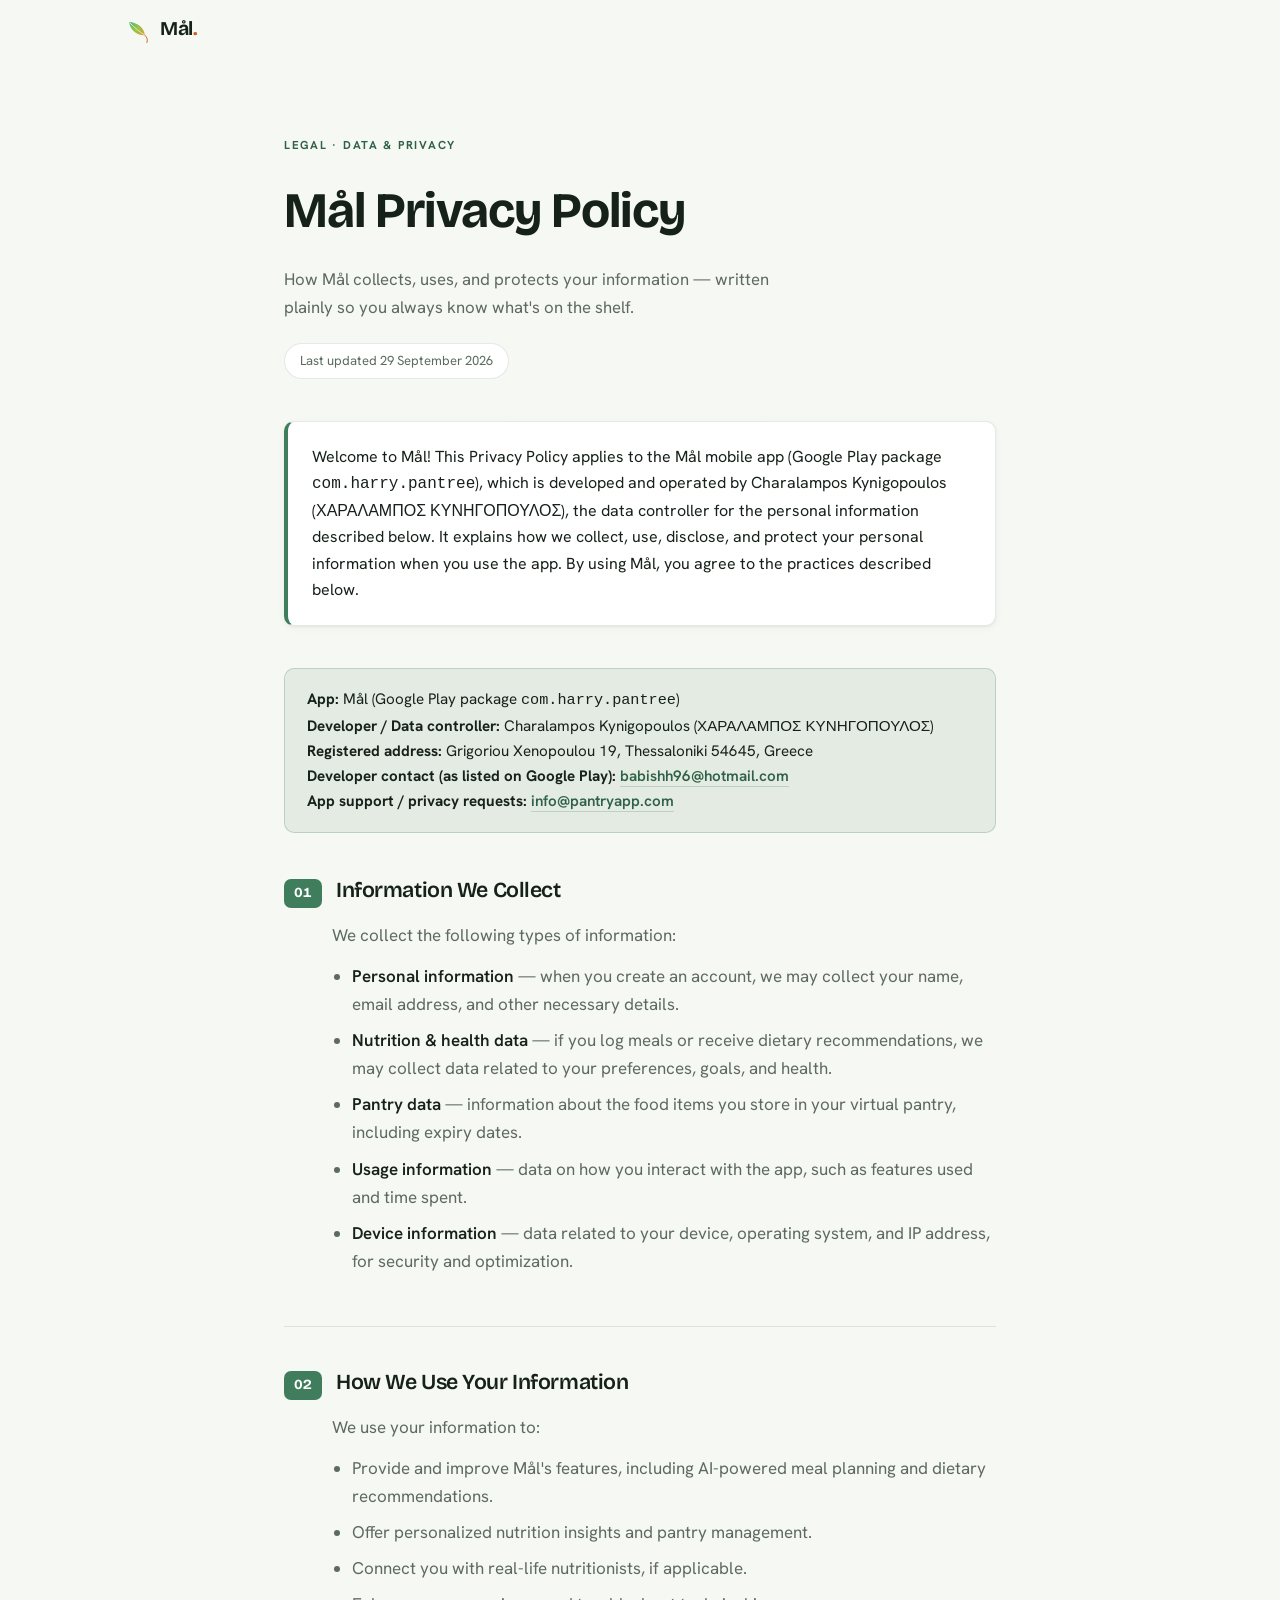
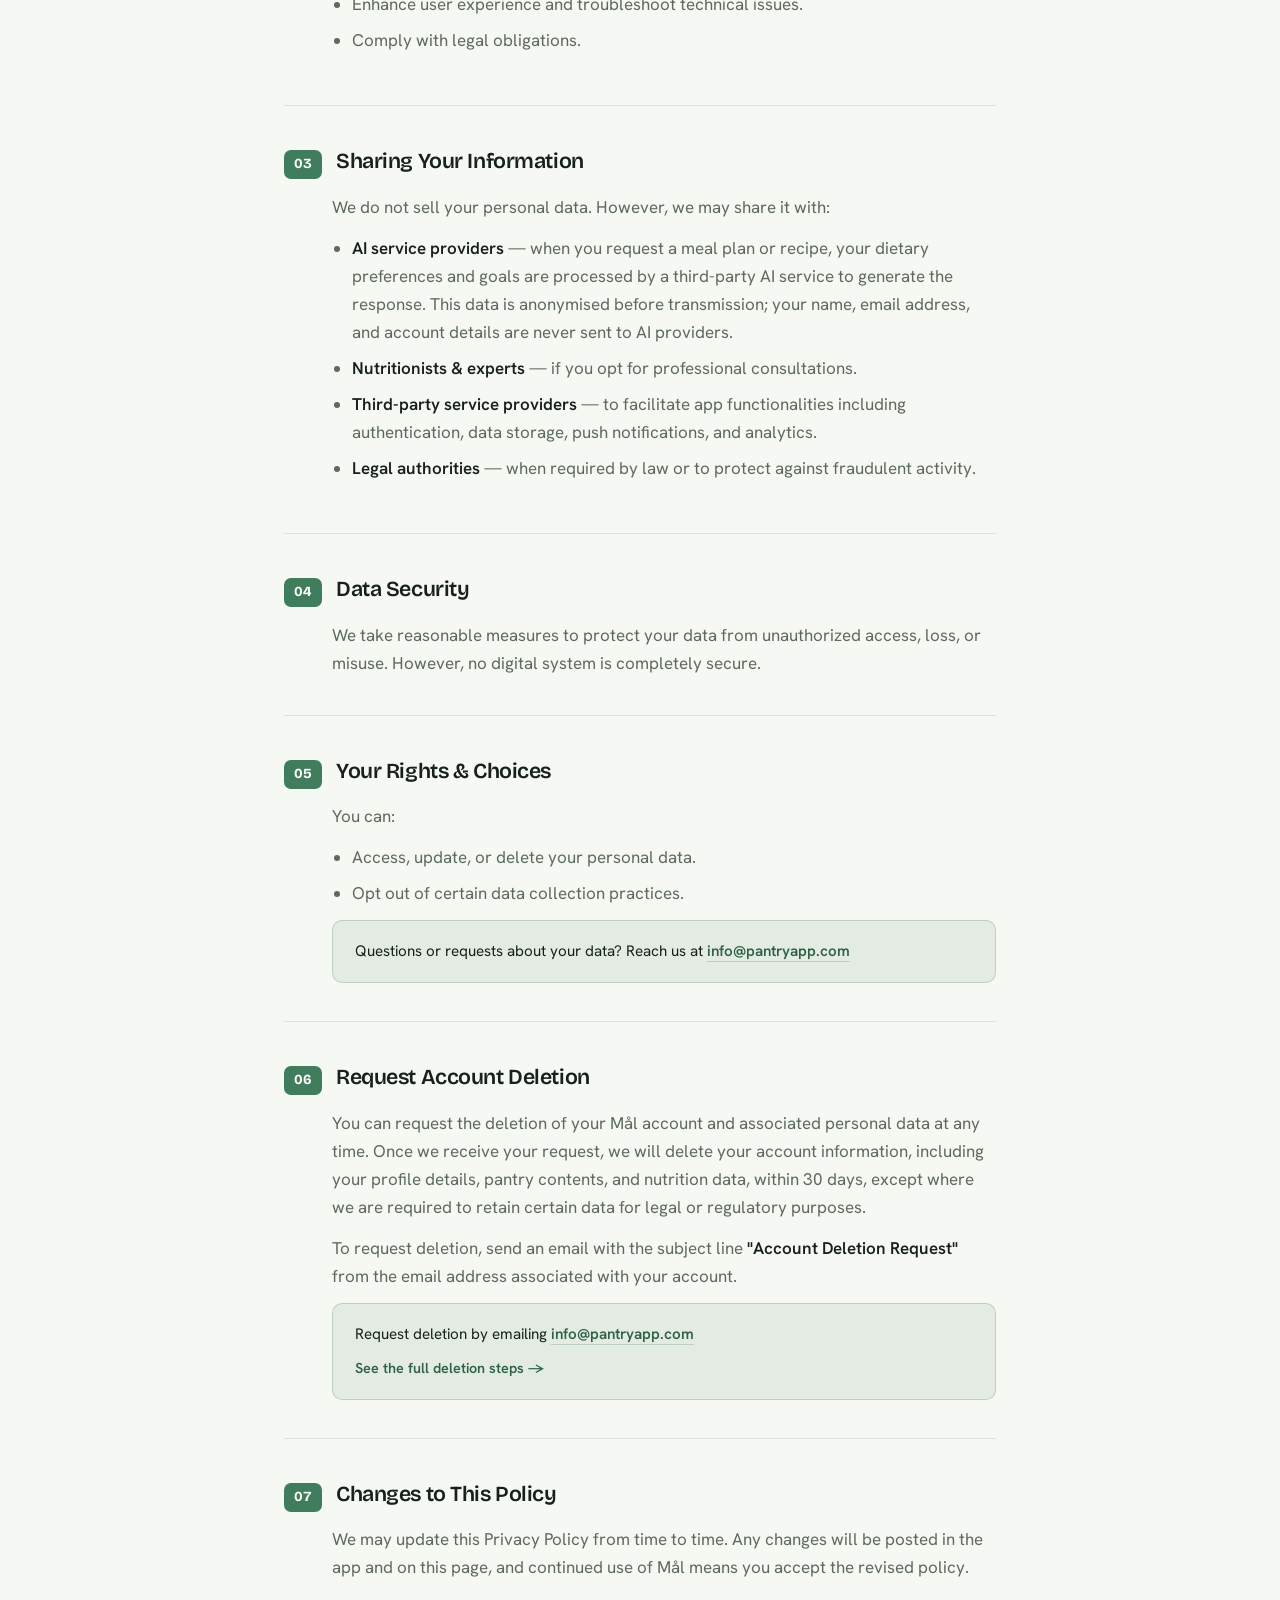
==== privacy/index.html @ 56b47e9e "Add static /privacy/ page so Google Play can read the policy Play's policy check fetched https://get" ====
<!DOCTYPE html>
<html lang="en">
<head>
<meta charset="UTF-8">
<meta name="viewport" content="width=device-width, initial-scale=1.0">
<title>Privacy Policy — Mål (ΧΑΡΑΛΑΜΠΟΣ ΚΥΝΗΓΟΠΟΥΛΟΣ)</title>
<meta name="description" content="Privacy Policy for the Mål app (Google Play package com.harry.pantree), developed by Charalampos Kynigopoulos (ΧΑΡΑΛΑΜΠΟΣ ΚΥΝΗΓΟΠΟΥΛΟΣ).">
<meta name="theme-color" content="#1F3D2B">
<link rel="canonical" href="https://getmaal.app/privacy/">

<link rel="icon" href="../assets/img/favicon.svg" type="image/svg+xml">
<link rel="apple-touch-icon" sizes="180x180" href="../assets/img/apple-touch-icon.png">

<link rel="preconnect" href="https://fonts.googleapis.com">
<link rel="preconnect" href="https://fonts.gstatic.com" crossorigin>
<link href="https://fonts.googleapis.com/css2?family=Bricolage+Grotesque:opsz,wght@12..96,500;12..96,600;12..96,700&family=Hanken+Grotesk:wght@400;500;600;700&display=swap" rel="stylesheet">

<link rel="stylesheet" href="../assets/css/styles.css?v=0.5.8">

<!-- Same saved-theme restore as the main site, so dark-mode users don't get a light flash. -->
<script>
  (function () {
    try {
      var t = localStorage.getItem('mal-theme');
      if (t === 'dark' || t === 'light') {
        document.documentElement.setAttribute('data-theme', t);
      }
    } catch (e) { /* storage blocked — fall through to the OS preference */ }
  })();
</script>
</head>
<body>

<!-- Standalone, fully static copy of the privacy policy. Google Play's policy
     check fetches the URL without running the single-page app, so the
     /#/privacy route (hidden until JS reads the hash) looked like the
     marketing homepage to it. Keep this page free of JS-dependent content
     and in sync with the privacy section in ../index.html. -->

<header class="topbar" id="topbar">
  <div class="topbar-inner">
    <a class="wordmark" href="/" aria-label="Mål — home">
      <span class="wordmark-leaf" aria-hidden="true">
        <svg viewBox="0 0 200 200" role="presentation">
          <defs>
            <linearGradient id="wm-grad" x1="0" y1="0" x2="1" y2="1">
              <stop offset="0%"   stop-color="#55B884"/>
              <stop offset="52%"  stop-color="#9AC540"/>
              <stop offset="100%" stop-color="#E0963B"/>
            </linearGradient>
          </defs>
          <path d="M38,44 C100,46 152,90 154,142 C96,146 44,104 38,44 Z" fill="url(#wm-grad)"/>
          <path d="M44,52 C82,90 120,120 150,139" fill="none" stroke="#EAF3EC" stroke-width="7" stroke-linecap="round" opacity=".85"/>
          <path d="M154,142 C173,159 177,180 169,197" fill="none" stroke="#C8612A" stroke-width="7" stroke-linecap="round"/>
        </svg>
      </span>
      <span class="wordmark-text">Mål<span class="wordmark-dot">.</span></span>
    </a>
  </div>
</header>

<main id="view-root">
<section aria-labelledby="privacy-h1">

  <div class="doc-hero">
    <p class="eyebrow">Legal · Data &amp; Privacy</p>
    <h1 class="doc-title" id="privacy-h1">Mål Privacy Policy</h1>
    <p class="doc-sub">How Mål collects, uses, and protects your information — written plainly so you always know what's on the shelf.</p>
    <span class="pill">Last updated 29 September 2026</span>
  </div>

  <div class="doc">

    <div class="intro-card">
      Welcome to Mål! This Privacy Policy applies to the Mål mobile app (Google Play package <code>com.harry.pantree</code>), which is developed and operated by Charalampos Kynigopoulos (ΧΑΡΑΛΑΜΠΟΣ ΚΥΝΗΓΟΠΟΥΛΟΣ), the data controller for the personal information described below. It explains how we collect, use, disclose, and protect your personal information when you use the app. By using Mål, you agree to the practices described below.
    </div>

    <div class="contact-card" style="margin-bottom: 40px">
      <strong>App:</strong> Mål (Google Play package <code>com.harry.pantree</code>)<br>
      <strong>Developer / Data controller:</strong> Charalampos Kynigopoulos (ΧΑΡΑΛΑΜΠΟΣ ΚΥΝΗΓΟΠΟΥΛΟΣ)<br>
      <strong>Registered address:</strong> Grigoriou Xenopoulou 19, Thessaloniki 54645, Greece<br>
      <strong>Developer contact (as listed on Google Play):</strong> <a href="mailto:babishh96@hotmail.com">babishh96@hotmail.com</a><br>
      <strong>App support / privacy requests:</strong> <a href="mailto:info@pantryapp.com">info@pantryapp.com</a>
    </div>

    <section class="jar">
      <div class="jar-label"><span class="jar-number">01</span><h2 class="jar-title">Information We Collect</h2></div>
      <div class="jar-body">
        <p>We collect the following types of information:</p>
        <ul>
          <li><strong>Personal information</strong> — when you create an account, we may collect your name, email address, and other necessary details.</li>
          <li><strong>Nutrition &amp; health data</strong> — if you log meals or receive dietary recommendations, we may collect data related to your preferences, goals, and health.</li>
          <li><strong>Pantry data</strong> — information about the food items you store in your virtual pantry, including expiry dates.</li>
          <li><strong>Usage information</strong> — data on how you interact with the app, such as features used and time spent.</li>
          <li><strong>Device information</strong> — data related to your device, operating system, and IP address, for security and optimization.</li>
        </ul>
      </div>
    </section>

    <section class="jar">
      <div class="jar-label"><span class="jar-number">02</span><h2 class="jar-title">How We Use Your Information</h2></div>
      <div class="jar-body">
        <p>We use your information to:</p>
        <ul>
          <li>Provide and improve Mål's features, including AI-powered meal planning and dietary recommendations.</li>
          <li>Offer personalized nutrition insights and pantry management.</li>
          <li>Connect you with real-life nutritionists, if applicable.</li>
          <li>Enhance user experience and troubleshoot technical issues.</li>
          <li>Comply with legal obligations.</li>
        </ul>
      </div>
    </section>

    <section class="jar">
      <div class="jar-label"><span class="jar-number">03</span><h2 class="jar-title">Sharing Your Information</h2></div>
      <div class="jar-body">
        <p>We do not sell your personal data. However, we may share it with:</p>
        <ul>
          <li><strong>AI service providers</strong> — when you request a meal plan or recipe, your dietary preferences and goals are processed by a third-party AI service to generate the response. This data is anonymised before transmission; your name, email address, and account details are never sent to AI providers.</li>
          <li><strong>Nutritionists &amp; experts</strong> — if you opt for professional consultations.</li>
          <li><strong>Third-party service providers</strong> — to facilitate app functionalities including authentication, data storage, push notifications, and analytics.</li>
          <li><strong>Legal authorities</strong> — when required by law or to protect against fraudulent activity.</li>
        </ul>
      </div>
    </section>

    <section class="jar">
      <div class="jar-label"><span class="jar-number">04</span><h2 class="jar-title">Data Security</h2></div>
      <div class="jar-body">
        <p>We take reasonable measures to protect your data from unauthorized access, loss, or misuse. However, no digital system is completely secure.</p>
      </div>
    </section>

    <section class="jar">
      <div class="jar-label"><span class="jar-number">05</span><h2 class="jar-title">Your Rights &amp; Choices</h2></div>
      <div class="jar-body">
        <p>You can:</p>
        <ul>
          <li>Access, update, or delete your personal data.</li>
          <li>Opt out of certain data collection practices.</li>
        </ul>
        <div class="contact-card">
          <span>Questions or requests about your data? Reach us at</span> <a href="mailto:info@pantryapp.com">info@pantryapp.com</a>
        </div>
      </div>
    </section>

    <section class="jar" id="delete-account">
      <div class="jar-label"><span class="jar-number">06</span><h2 class="jar-title">Request Account Deletion</h2></div>
      <div class="jar-body">
        <p>You can request the deletion of your Mål account and associated personal data at any time. Once we receive your request, we will delete your account information, including your profile details, pantry contents, and nutrition data, within 30 days, except where we are required to retain certain data for legal or regulatory purposes.</p>
        <p>To request deletion, send an email with the subject line <strong>"Account Deletion Request"</strong> from the email address associated with your account.</p>
        <div class="contact-card">
          <span>Request deletion by emailing</span> <a href="mailto:info@pantryapp.com?subject=Account%20Deletion%20Request">info@pantryapp.com</a>
          <a class="contact-more" href="/#/delete">See the full deletion steps →</a>
        </div>
      </div>
    </section>

    <section class="jar">
      <div class="jar-label"><span class="jar-number">07</span><h2 class="jar-title">Changes to This Policy</h2></div>
      <div class="jar-body">
        <p>We may update this Privacy Policy from time to time. Any changes will be posted in the app and on this page, and continued use of Mål means you accept the revised policy.</p>
      </div>
    </section>

  </div>
</section>
</main>

</body>
</html>
---- assets/css/styles.css ----
﻿/* ═══════════════════════════════════════════════════════════
   Mål — design system
   Palette sampled from the app's own leaf mark:
     teal #55B884 → lime #9AC540 → amber #E0963B
     forest ground #1F3D2B · terracotta stem #C8612A
   Solid accent #3F7D5C matches the in-app accent.
   ═══════════════════════════════════════════════════════════ */

/* ─── tokens : light (complete set on bare :root) ─── */
:root {
  --leaf-teal:   #55B884;
  --leaf-lime:   #9AC540;
  --leaf-amber:  #E0963B;
  --forest:      #1F3D2B;
  --terracotta:  #C8612A;

  --accent:      #3F7D5C;
  --accent-soft: rgba(63,125,92,.10);
  --accent-line: rgba(63,125,92,.24);
  --accent-ink:  #2F6146;

  /* neutrals biased toward the accent, not pure grey */
  --ground:      #F6F8F3;
  --ground-2:    #EFF3EA;
  --surface:     #FFFFFF;
  --surface-2:   #FAFCF8;
  --ink:         #16211A;
  --ink-soft:    #5C6A5F;
  --ink-faint:   #8B978D;
  --line:        rgba(22,33,26,.10);
  --line-soft:   rgba(22,33,26,.06);

  --shadow-sm: 0 1px 2px rgba(22,33,26,.05), 0 2px 8px rgba(22,33,26,.04);
  --shadow-md: 0 4px 12px rgba(22,33,26,.06), 0 12px 32px rgba(22,33,26,.06);
  --shadow-lg: 0 8px 24px rgba(22,33,26,.08), 0 28px 64px rgba(22,33,26,.10);

  --font-display: 'Bricolage Grotesque', 'Hanken Grotesk', system-ui, sans-serif;
  --font-body:    'Hanken Grotesk', -apple-system, BlinkMacSystemFont, 'Segoe UI', sans-serif;

  --wrap: 1080px;
  --doc:  760px;
  --r-sm: 10px;
  --r-md: 16px;
  --r-lg: 24px;
  --r-xl: 34px;

  --ease: cubic-bezier(.22,.68,.32,1);
}

/* ─── tokens : dark via OS (un-stamped default state) ─── */
@media (prefers-color-scheme: dark) {
  :root:not([data-theme="light"]) {
    --accent:      #5D9E7B;
    --accent-soft: rgba(127,190,156,.14);
    --accent-line: rgba(127,190,156,.28);
    --accent-ink:  #7FBE9C;

    --ground:      #0F150F;
    --ground-2:    #141C15;
    --surface:     #18211A;
    --surface-2:   #1E281F;
    --ink:         #EAF1E9;
    --ink-soft:    #A0AEA1;
    --ink-faint:   #79877B;
    --line:        rgba(234,241,233,.11);
    --line-soft:   rgba(234,241,233,.06);

    --shadow-sm: 0 1px 2px rgba(0,0,0,.34), 0 2px 8px rgba(0,0,0,.26);
    --shadow-md: 0 4px 12px rgba(0,0,0,.38), 0 12px 32px rgba(0,0,0,.30);
    --shadow-lg: 0 8px 24px rgba(0,0,0,.44), 0 28px 64px rgba(0,0,0,.38);
  }
}

/* ─── tokens : dark via explicit toggle ─── */
:root[data-theme="dark"] {
  --accent:      #5D9E7B;
  --accent-soft: rgba(127,190,156,.14);
  --accent-line: rgba(127,190,156,.28);
  --accent-ink:  #7FBE9C;

  --ground:      #0F150F;
  --ground-2:    #141C15;
  --surface:     #18211A;
  --surface-2:   #1E281F;
  --ink:         #EAF1E9;
  --ink-soft:    #A0AEA1;
  --ink-faint:   #79877B;
  --line:        rgba(234,241,233,.11);
  --line-soft:   rgba(234,241,233,.06);

  --shadow-sm: 0 1px 2px rgba(0,0,0,.34), 0 2px 8px rgba(0,0,0,.26);
  --shadow-md: 0 4px 12px rgba(0,0,0,.38), 0 12px 32px rgba(0,0,0,.30);
  --shadow-lg: 0 8px 24px rgba(0,0,0,.44), 0 28px 64px rgba(0,0,0,.38);
}

/* ═══════════════ base ═══════════════ */
* { box-sizing: border-box; }

html { scroll-behavior: smooth; -webkit-text-size-adjust: 100%; }

body {
  margin: 0;
  background: var(--ground);
  color: var(--ink);
  font-family: var(--font-body);
  font-size: 17px;
  line-height: 1.65;
  -webkit-font-smoothing: antialiased;
  -moz-osx-font-smoothing: grayscale;
  overflow-x: hidden;
}

/* Theme cross-fade is opt-in: `.theme-anim` is added to <html> after load,
   so switching themes glides but the initial paint never animates. */
.theme-anim body,
.theme-anim .topbar,
.theme-anim .card,
.theme-anim .note,
.theme-anim .step,
.theme-anim .goes-col,
.theme-anim .cta-card,
.theme-anim .intro-card,
.theme-anim .site-foot,
.theme-anim .phone-screen {
  transition: background-color .4s var(--ease), color .4s var(--ease),
              border-color .4s var(--ease);
}

h1, h2, h3 { font-family: var(--font-display); font-weight: 600; letter-spacing: -.02em; text-wrap: balance; }
p { text-wrap: pretty; }
img, svg { max-width: 100%; }

a { color: var(--accent); }

:focus-visible {
  outline: 2.5px solid var(--accent);
  outline-offset: 3px;
  border-radius: 4px;
}

.skip-link {
  position: absolute; left: -9999px; top: 8px; z-index: 200;
  background: var(--accent); color: #fff;
  padding: 10px 18px; border-radius: var(--r-sm);
  font-weight: 600; text-decoration: none;
}
.skip-link:focus { left: 16px; }

/* ═══════════════ top bar ═══════════════ */
.topbar {
  position: sticky; top: 0; z-index: 100;
  background: color-mix(in srgb, var(--ground) 82%, transparent);
  backdrop-filter: saturate(180%) blur(16px);
  -webkit-backdrop-filter: saturate(180%) blur(16px);
  border-bottom: 1px solid transparent;
  transition: border-color .3s var(--ease), background .3s var(--ease);
}
.topbar.is-stuck { border-bottom-color: var(--line); }

.topbar-inner {
  max-width: var(--wrap); margin: 0 auto;
  padding: 13px 24px;
  display: flex; align-items: center; gap: 20px;
}

/* wordmark */
.wordmark {
  display: inline-flex; align-items: center; gap: 9px;
  text-decoration: none; color: var(--ink);
  font-family: var(--font-display);
  font-weight: 700; font-size: 1.22rem; letter-spacing: -.02em;
  flex-shrink: 0;
}
.wordmark-leaf { width: 27px; height: 27px; display: block; }
.wordmark-leaf svg { width: 100%; height: 100%; display: block; transition: transform .5s var(--ease); }
.wordmark:hover .wordmark-leaf svg { transform: rotate(-12deg) scale(1.08); }
.wordmark-dot { color: var(--terracotta); }

/* tabs */
.tabs {
  position: relative;
  margin-left: auto;
  display: flex; align-items: center; gap: 2px;
  background: var(--ground-2);
  border: 1px solid var(--line-soft);
  border-radius: 999px;
  padding: 4px;
}
.tab {
  position: relative; z-index: 1;
  padding: 7px 16px;
  border-radius: 999px;
  font-size: .875rem; font-weight: 600;
  color: var(--ink-soft);
  text-decoration: none;
  white-space: nowrap;
  transition: color .28s var(--ease);
}
.tab:hover { color: var(--ink); }
.tab.is-active { color: var(--accent-ink); }

.tab-pill {
  position: absolute; z-index: 0;
  top: 4px; left: 4px; height: calc(100% - 8px);
  width: 0;
  background: var(--surface);
  border-radius: 999px;
  box-shadow: var(--shadow-sm);
  transition: transform .42s var(--ease), width .42s var(--ease);
}
.tab-pill.no-anim { transition: none; }

/* groups the language switcher and theme toggle so they always move
   and wrap together as a single unit, never splitting apart */
.topbar-controls {
  display: flex;
  flex-wrap: nowrap;
  align-items: center;
  gap: 10px;
  flex-shrink: 0;
}

/* theme toggle */
.theme-toggle {
  flex-shrink: 0;
  width: 38px; height: 38px;
  display: grid; place-items: center;
  border: 1px solid var(--line);
  background: var(--surface);
  border-radius: 50%;
  cursor: pointer;
  color: var(--ink-soft);
  transition: color .25s var(--ease), border-color .25s var(--ease), transform .25s var(--ease);
}
.theme-toggle:hover { color: var(--accent-ink); border-color: var(--accent-line); transform: rotate(18deg); }
.theme-toggle svg {
  width: 18px; height: 18px;
  fill: none; stroke: currentColor; stroke-width: 1.9; stroke-linecap: round;
}
.ico-moon { display: none; }
:root[data-theme="dark"] .ico-sun { display: none; }
:root[data-theme="dark"] .ico-moon { display: block; }
@media (prefers-color-scheme: dark) {
  :root:not([data-theme="light"]) .ico-sun  { display: none; }
  :root:not([data-theme="light"]) .ico-moon { display: block; }
  :root[data-theme="light"] .ico-sun  { display: block; }
  :root[data-theme="light"] .ico-moon { display: none; }
}

/* language switcher */
.lang-switch {
  position: relative;
  flex-shrink: 0;
}

.lang-toggle {
  display: flex; align-items: center; gap: 6px;
  height: 38px;
  padding: 0 12px 0 10px;
  border: 1px solid var(--line);
  background: var(--surface);
  border-radius: 999px;
  cursor: pointer;
  color: var(--ink-soft);
  font-family: var(--font-body);
  font-size: .8rem;
  font-weight: 600;
  letter-spacing: .01em;
  transition: color .25s var(--ease), border-color .25s var(--ease);
}
.lang-toggle:hover,
.lang-toggle[aria-expanded="true"] { color: var(--accent-ink); border-color: var(--accent-line); }

.lang-flag { font-size: 15px; line-height: 1; }
.lang-code { line-height: 1; }

.lang-menu {
  position: absolute;
  top: calc(100% + 8px);
  right: 0;
  z-index: 110;
  margin: 0;
  padding: 6px;
  min-width: 168px;
  list-style: none;
  background: var(--surface);
  border: 1px solid var(--line);
  border-radius: var(--r-md);
  box-shadow: var(--shadow-lg);
}
.lang-menu[hidden] { display: none; }

.lang-menu li {
  display: flex; align-items: center; gap: 10px;
  padding: 8px 10px;
  border-radius: var(--r-sm);
  font-size: .875rem; font-weight: 500;
  color: var(--ink);
  cursor: pointer;
  transition: background-color .18s var(--ease);
}
.lang-menu li span { font-size: 15px; line-height: 1; }
.lang-menu li:hover,
.lang-menu li:focus-visible { background: var(--ground-2); outline: none; }
.lang-menu li.is-active { color: var(--accent-ink); font-weight: 700; background: var(--accent-soft); }

@media (max-width: 760px) {
  .topbar-controls { margin-left: auto; }
  .lang-toggle { padding: 0 10px 0 8px; }
  .lang-code { display: none; }
}

/* ═══════════════ view transitions ═══════════════ */
#view-root { position: relative; }

.view { animation: view-in .5s var(--ease) both; }
.view[hidden] { display: none; }
.view.is-leaving { animation: view-out .26s var(--ease) both; }

@keyframes view-in  { from { opacity: 0; transform: translateY(14px); } to { opacity: 1; transform: none; } }
@keyframes view-out { from { opacity: 1; transform: none; } to { opacity: 0; transform: translateY(-10px); } }

/* ═══════════════ hero ═══════════════ */
.hero {
  max-width: var(--wrap); margin: 0 auto;
  padding: clamp(48px, 8vw, 92px) 24px clamp(40px, 6vw, 72px);
  display: grid;
  grid-template-columns: 1.05fr .95fr;
  align-items: center;
  gap: clamp(24px, 5vw, 64px);
}

.eyebrow {
  text-transform: uppercase;
  letter-spacing: .15em;
  font-size: .72rem; font-weight: 700;
  color: var(--accent-ink);
  margin: 0 0 16px;
}

.hero-title {
  font-size: clamp(2.5rem, 6.4vw, 4.35rem);
  line-height: 1.03;
  margin: 0 0 20px;
  font-weight: 700;
}
.hero-title em {
  font-style: normal;
  background: linear-gradient(105deg, var(--leaf-teal), var(--leaf-lime) 52%, var(--leaf-amber));
  -webkit-background-clip: text; background-clip: text;
  -webkit-text-fill-color: transparent; color: transparent;
}

.hero-sub {
  font-size: 1.1rem;
  color: var(--ink-soft);
  max-width: 46ch;
  margin: 0 0 30px;
}

.hero-actions { display: flex; flex-wrap: wrap; gap: 12px; }

/* buttons */
.btn {
  display: inline-flex; align-items: center; justify-content: center;
  height: 48px; padding: 0 24px;
  border-radius: var(--r-md);
  font-family: var(--font-body);
  font-size: .95rem; font-weight: 600;
  text-decoration: none;
  cursor: pointer;
  border: 1px solid transparent;
  transition: transform .18s var(--ease), background .22s var(--ease),
              border-color .22s var(--ease), box-shadow .22s var(--ease), color .22s var(--ease);
}
.btn:active { transform: scale(.975); }

.btn-primary {
  background: var(--accent); color: #fff;
  box-shadow: 0 2px 10px color-mix(in srgb, var(--accent) 34%, transparent);
}
.btn-primary:hover {
  background: var(--accent-ink);
  box-shadow: 0 6px 20px color-mix(in srgb, var(--accent) 40%, transparent);
}
:root[data-theme="dark"] .btn-primary { color: #0F150F; }
@media (prefers-color-scheme: dark) {
  :root:not([data-theme="light"]) .btn-primary { color: #0F150F; }
  :root[data-theme="light"] .btn-primary { color: #fff; }
}

.btn-ghost {
  background: var(--surface);
  color: var(--ink);
  border-color: var(--line);
}
.btn-ghost:hover { border-color: var(--accent-line); color: var(--accent-ink); background: var(--surface-2); }

/* locked / not-yet-available CTA — same muted treatment as .store-badge--ios */
.btn.is-locked {
  opacity: .55;
  pointer-events: none;
  cursor: default;
  box-shadow: none;
}
.btn.is-locked:hover,
.btn.is-locked:active { transform: none; box-shadow: none; }

/* ─── animated leaf ─── */
.hero-leaf { display: grid; place-items: center; }
.leafmark { width: min(100%, 380px); height: auto; overflow: visible; }

.leaf-halo { animation: halo 7s ease-in-out infinite; transform-origin: 120px 112px; }
@keyframes halo { 0%,100% { transform: scale(1); opacity: .85 } 50% { transform: scale(1.09); opacity: 1 } }

.leaf-body { animation: sway 8s ease-in-out infinite; transform-origin: 184px 172px; }
@keyframes sway { 0%,100% { transform: rotate(-2.2deg) } 50% { transform: rotate(2.2deg) } }

.leaf-blade {
  transform-origin: 184px 172px;
  animation: blade-in 1s var(--ease) both;
}
@keyframes blade-in { from { transform: scale(.55) rotate(-14deg); opacity: 0 } to { transform: none; opacity: 1 } }

/* Paths carry pathLength="1", so one dash rule draws every vein evenly
   no matter how long it actually is. */
.vein {
  fill: none;
  stroke: #EDF5EE;
  stroke-width: 4;
  stroke-linecap: round;
  opacity: .82;
  stroke-dasharray: 1;
  stroke-dashoffset: 1;
  animation: draw .9s var(--ease) var(--d, 0s) forwards;
}
.vein-main { stroke-width: 6.5; opacity: .92; }
@keyframes draw { to { stroke-dashoffset: 0 } }

.leaf-stem {
  fill: none; stroke: var(--terracotta); stroke-width: 6.5; stroke-linecap: round;
  stroke-dasharray: 1; stroke-dashoffset: 1;
  animation: draw .8s var(--ease) .55s forwards;
}
.leaf-dot { fill: var(--terracotta); opacity: 0; animation: pop .5s var(--ease) 1.28s forwards; }
@keyframes pop { from { opacity: 0; transform: scale(0) } to { opacity: 1; transform: scale(1) } }

/* hero load stagger */
[data-stagger] { animation: rise .72s var(--ease) both; }
[data-stagger="1"] { animation-delay: .04s }
[data-stagger="2"] { animation-delay: .12s }
[data-stagger="3"] { animation-delay: .20s }
[data-stagger="4"] { animation-delay: .28s }
[data-stagger="5"] { animation-delay: .16s }
@keyframes rise { from { opacity: 0; transform: translateY(18px) } to { opacity: 1; transform: none } }

/* ═══════════════ sections ═══════════════ */
.section {
  max-width: var(--wrap); margin: 0 auto;
  padding: clamp(44px, 7vw, 88px) 24px;
}

.sec-title {
  font-size: clamp(1.7rem, 3.4vw, 2.5rem);
  margin: 0 0 10px;
  text-align: center;
}
.sec-sub { text-align: center; color: var(--ink-soft); margin: 0 0 44px; }
.sec-title + .cards, .sec-title + .phones { margin-top: 44px; }

/* reveal on scroll */
.reveal { opacity: 0; transform: translateY(24px); transition: opacity .7s var(--ease), transform .7s var(--ease); }
.reveal.is-in { opacity: 1; transform: none; }

/* ─── feature cards ─── */
.cards {
  display: grid;
  grid-template-columns: repeat(auto-fit, minmax(250px, 1fr));
  gap: 18px;
}
.card {
  background: var(--surface);
  border: 1px solid var(--line);
  border-radius: var(--r-lg);
  padding: 30px 26px;
  box-shadow: var(--shadow-sm);
  transition: transform .35s var(--ease), box-shadow .35s var(--ease), border-color .35s var(--ease);
}
.card:hover { transform: translateY(-5px); box-shadow: var(--shadow-md); border-color: var(--accent-line); }
.card h3 { font-size: 1.16rem; margin: 0 0 9px; }
.card p { margin: 0; color: var(--ink-soft); font-size: .96rem; }

.card-ico {
  width: 48px; height: 48px;
  display: grid; place-items: center;
  border-radius: 14px;
  margin-bottom: 18px;
  background: var(--accent-soft);
  color: var(--accent-ink);
}
.card-ico svg { width: 25px; height: 25px; fill: none; stroke: currentColor; stroke-width: 1.85; stroke-linecap: round; stroke-linejoin: round; }
.card:nth-child(2) .card-ico { background: color-mix(in srgb, var(--leaf-lime) 15%, transparent); color: color-mix(in srgb, var(--leaf-lime) 78%, var(--ink)); }
.card:nth-child(3) .card-ico { background: color-mix(in srgb, var(--leaf-amber) 16%, transparent); color: color-mix(in srgb, var(--leaf-amber) 82%, var(--ink)); }

/* ═══════════════ phone mockups ═══════════════ */
.section-screens { position: relative; }
.phones {
  display: flex; justify-content: center; align-items: flex-start;
  gap: clamp(14px, 3vw, 34px);
  flex-wrap: wrap;
}

.phone {
  width: 236px;
  flex-shrink: 0;
  border-radius: 30px;
  padding: 9px;
  background: linear-gradient(160deg, #2C382E, #161D17);
  box-shadow: var(--shadow-lg);
  animation: float 7s ease-in-out infinite;
}
.phone-a { animation-delay: 0s;   }
.phone-b { animation-delay: -2.3s; margin-top: -18px; }
.phone-c { animation-delay: -4.6s; }
@keyframes float { 0%,100% { transform: translateY(0) } 50% { transform: translateY(-11px) } }

.phone-screen {
  --ph-bg:   var(--surface);
  --ph-card: var(--surface-2);
  --ph-ink:  var(--ink);
  --ph-soft: var(--ink-soft);
  --ph-line: var(--line);
  background: var(--ph-bg);
  color: var(--ph-ink);
  border-radius: 23px;
  padding: 15px 13px;
  height: 400px;
  overflow: hidden;
  font-size: 11px;
  line-height: 1.4;
  display: flex; flex-direction: column; gap: 10px;
}
/* the dark-screen phone keeps its own palette in both themes */
.phone.is-dark .phone-screen {
  --ph-bg:   #101510;
  --ph-card: #1B231C;
  --ph-ink:  #ECF2EB;
  --ph-soft: #93A294;
  --ph-line: rgba(255,255,255,.09);
}

.ph-greet { display: flex; align-items: center; gap: 8px; }
.ph-avatar {
  width: 26px; height: 26px; border-radius: 50%; flex-shrink: 0;
  background: linear-gradient(140deg, var(--leaf-teal), var(--leaf-amber));
}
.ph-hi { display: block; font-size: 9px; color: var(--ph-soft); }
.ph-greet strong { font-size: 12px; }

.ph-cal {
  background: color-mix(in srgb, var(--leaf-lime) 20%, var(--ph-card));
  border-radius: 14px; padding: 11px;
}
.phone.is-dark .ph-cal { background: color-mix(in srgb, var(--leaf-lime) 13%, #1B231C); }
.ph-cal-month { font-weight: 700; font-size: 12px; margin-bottom: 8px; font-family: var(--font-display); }
.ph-cal-days { display: flex; gap: 3px; justify-content: space-between; }
.ph-cal-days span {
  flex: 1; text-align: center; border-radius: 8px; padding: 4px 0 5px;
  display: flex; flex-direction: column; align-items: center; gap: 1px;
}
.ph-cal-days i { font-style: normal; font-size: 8px; color: var(--ph-soft); }
.ph-cal-days b { font-size: 11px; }
.ph-cal-days u { width: 4px; height: 4px; border-radius: 50%; background: var(--leaf-amber); }
.ph-cal-days .on { background: var(--ph-bg); box-shadow: var(--shadow-sm); }
.ph-cal-btns { display: flex; justify-content: space-between; margin-top: 9px; }
.ph-fab {
  width: 27px; height: 27px; border-radius: 9px;
  background: var(--accent); color: #fff;
  display: grid; place-items: center; font-size: 12px;
}

.ph-card {
  background: var(--ph-card);
  border: 1px solid var(--ph-line);
  border-radius: 14px; padding: 11px;
}
.ph-card-head { display: flex; align-items: baseline; gap: 6px; }
.ph-card-head strong { font-size: 13px; font-family: var(--font-display); }
.ph-card-head span { font-size: 8.5px; color: var(--ph-soft); }
.ph-cal-total { font-size: 17px; font-weight: 700; margin: 3px 0 8px; font-family: var(--font-display); font-variant-numeric: tabular-nums; }

.ph-spark { display: flex; align-items: flex-end; gap: 2.5px; height: 46px; }
.ph-spark i {
  flex: 1; border-radius: 2px 2px 0 0;
  background: linear-gradient(180deg, var(--leaf-lime), var(--accent));
  height: var(--h);
  transform-origin: bottom;
  transform: scaleY(0);
  transition: transform .6s var(--ease);
}
.is-in .ph-spark i, .phone.is-in .ph-spark i { transform: scaleY(1); }
.ph-spark i:nth-child(n)  { transition-delay: calc(var(--i,0) * 30ms); }

.ph-sheet-head { display: flex; align-items: center; justify-content: space-between; }
.ph-sheet-head strong { font-size: 14px; font-family: var(--font-display); }
.ph-ring {
  width: 26px; height: 26px; border-radius: 8px;
  display: grid; place-items: center; font-size: 9px; font-weight: 700;
  border: 2px solid var(--accent); color: var(--ph-ink);
}
.ph-x { width: 22px; height: 22px; border-radius: 50%; background: var(--accent-soft); color: var(--accent-ink); display: grid; place-items: center; font-size: 10px; }

.ph-meal-n { font-size: 9px; color: var(--ph-soft); }
.ph-meal {
  position: relative;
  background: var(--ph-card);
  border: 1px solid var(--ph-line);
  border-radius: 13px; padding: 10px;
}
.ph-kcal { font-size: 16px; font-weight: 700; text-align: right; font-family: var(--font-display); }
.ph-meal-name { font-size: 10.5px; margin-bottom: 5px; }
.ph-chips { display: flex; gap: 4px; flex-wrap: wrap; margin-bottom: 5px; }
.ph-chips em {
  font-style: normal; font-size: 8px; font-weight: 600;
  padding: 2.5px 6px; border-radius: 999px;
}
.ph-chips .p { background: color-mix(in srgb, var(--leaf-teal) 22%, transparent);  color: var(--leaf-teal); }
.ph-chips .c { background: color-mix(in srgb, #5B9BD5 22%, transparent);           color: #79B0E0; }
.ph-chips .f { background: color-mix(in srgb, var(--leaf-amber) 22%, transparent); color: var(--leaf-amber); }
.ph-meal p { margin: 0; font-size: 9px; color: var(--ph-soft); }
.ph-tick {
  position: absolute; top: -6px; right: -6px;
  width: 18px; height: 18px; border-radius: 50%;
  background: var(--leaf-lime); color: #14200F;
  display: grid; place-items: center; font-size: 10px; font-weight: 700;
}

.ph-tiles { display: grid; grid-template-columns: 1fr 1fr; gap: 7px; }
.ph-tile {
  border-radius: 12px; padding: 9px;
  display: flex; flex-direction: column; align-items: center; gap: 1px;
}
.ph-tile span { font-size: 8px; color: var(--ph-soft); }
.ph-tile b { font-size: 19px; font-weight: 700; font-family: var(--font-display); font-variant-numeric: tabular-nums; }
.ph-tile i { font-style: normal; font-size: 8px; color: var(--ph-soft); }
.ph-tile.warm { background: color-mix(in srgb, var(--leaf-amber) 13%, var(--ph-card)); }
.ph-tile.warm b { color: var(--leaf-amber); }
.ph-tile.cool { background: color-mix(in srgb, var(--leaf-teal) 13%, var(--ph-card)); }
.ph-tile.cool b { color: color-mix(in srgb, var(--leaf-teal) 90%, var(--ph-ink)); }

.ph-gp-title { font-size: 12px; font-family: var(--font-display); display: block; margin-bottom: 7px; }
.ph-bar { display: grid; grid-template-columns: 1fr auto; gap: 2px 6px; margin-bottom: 7px; font-size: 9px; }
.ph-bar span { color: var(--ph-ink); }
.ph-bar b { font-size: 9px; }
.ph-bar u {
  grid-column: 1 / -1;
  height: 5px; border-radius: 999px;
  background: var(--ph-line);
  position: relative; overflow: hidden;
}
.ph-bar u::after {
  content: ''; position: absolute; inset: 0 auto 0 0;
  width: var(--w); border-radius: 999px;
  transform: scaleX(0); transform-origin: left;
  transition: transform .9s var(--ease) .15s;
}
.ph-bar u.warm::after { background: var(--leaf-amber); }
.ph-bar u.cool::after { background: var(--leaf-teal); }
.phone.is-in .ph-bar u::after { transform: scaleX(1); }

/* ═══════════════ note / cta ═══════════════ */
.note {
  background: var(--surface);
  border: 1px solid var(--line);
  border-radius: var(--r-xl);
  padding: clamp(32px, 5vw, 54px);
  text-align: center;
  box-shadow: var(--shadow-sm);
  position: relative; overflow: hidden;
}
.note::before {
  content: ''; position: absolute; inset: 0 0 auto 0; height: 4px;
  background: linear-gradient(90deg, var(--leaf-teal), var(--leaf-lime) 52%, var(--leaf-amber));
}
.note h2 { font-size: clamp(1.5rem, 3vw, 2.1rem); margin: 0 0 12px; }
.note p { color: var(--ink-soft); max-width: 56ch; margin: 0 auto 26px; }
.note-actions { display: flex; gap: 12px; justify-content: center; flex-wrap: wrap; }

/* ═══════════════ doc pages ═══════════════ */
.doc-hero {
  max-width: var(--doc); margin: 0 auto;
  padding: clamp(48px, 7vw, 76px) 24px 26px;
}
.doc-title {
  font-size: clamp(2.1rem, 5vw, 3.1rem);
  margin: 0 0 14px;
  font-weight: 700;
}
.doc-sub { color: var(--ink-soft); font-size: 1.05rem; max-width: 56ch; margin: 0; }

.pill {
  display: inline-block; margin-top: 22px;
  padding: 6px 15px;
  background: var(--surface); border: 1px solid var(--line);
  border-radius: 999px; font-size: .82rem; color: var(--ink-soft);
}

.doc { max-width: var(--doc); margin: 0 auto; padding: 16px 24px 90px; }

.intro-card {
  background: var(--surface);
  border: 1px solid var(--line);
  border-left: 4px solid var(--accent);
  border-radius: var(--r-sm);
  padding: 22px 24px;
  margin-bottom: 42px;
  font-size: 1rem;
  box-shadow: var(--shadow-sm);
}

.jar { margin-bottom: 38px; padding-bottom: 38px; border-bottom: 1px solid var(--line); }
.jar:last-of-type { border-bottom: none; }

.jar-label { display: flex; align-items: baseline; gap: 14px; margin-bottom: 13px; }
.jar-number {
  font-family: var(--font-display);
  font-size: .87rem; font-weight: 700;
  color: #fff; background: var(--accent);
  border-radius: 7px; padding: 3px 10px;
  flex-shrink: 0;
  font-variant-numeric: tabular-nums;
}
:root[data-theme="dark"] .jar-number { color: #0F150F; }
@media (prefers-color-scheme: dark) {
  :root:not([data-theme="light"]) .jar-number { color: #0F150F; }
  :root[data-theme="light"] .jar-number { color: #fff; }
}
.jar-title { font-size: 1.34rem; margin: 0; }

.jar-body { padding-left: 48px; color: var(--ink-soft); }
.jar-body p { margin: 0 0 13px; }
.jar-body p:last-child { margin-bottom: 0; }
.jar-body strong { color: var(--ink); font-weight: 600; }
.jar-body ul { margin: 0 0 13px; padding-left: 20px; }
.jar-body li { margin-bottom: 8px; }

.contact-card {
  margin-top: 10px;
  background: var(--accent-soft);
  border: 1px solid var(--accent-line);
  border-radius: var(--r-sm);
  padding: 18px 22px;
  font-size: .95rem;
  color: var(--ink);
}
.contact-card a {
  color: var(--accent-ink); font-weight: 600; text-decoration: none;
  border-bottom: 1.5px solid var(--accent-line);
}
.contact-card a:hover { border-bottom-color: var(--accent-ink); }
.contact-more { display: block; margin-top: 10px; border-bottom: none !important; font-size: .9rem; }

/* ═══════════════ delete page ═══════════════ */
.steps { list-style: none; margin: 0 0 34px; padding: 0; display: grid; gap: 14px; }
.step {
  display: flex; gap: 16px; align-items: flex-start;
  background: var(--surface);
  border: 1px solid var(--line);
  border-radius: var(--r-md);
  padding: 20px 22px;
  box-shadow: var(--shadow-sm);
}
.step-n {
  flex-shrink: 0;
  width: 30px; height: 30px; border-radius: 9px;
  background: var(--accent); color: #fff;
  display: grid; place-items: center;
  font-family: var(--font-display); font-weight: 700; font-size: .92rem;
}
:root[data-theme="dark"] .step-n { color: #0F150F; }
@media (prefers-color-scheme: dark) {
  :root:not([data-theme="light"]) .step-n { color: #0F150F; }
  :root[data-theme="light"] .step-n { color: #fff; }
}
.step h3 { font-size: 1.05rem; margin: 2px 0 5px; }
.step p { margin: 0; color: var(--ink-soft); font-size: .95rem; }

.cta-card {
  display: flex; align-items: center; justify-content: space-between;
  gap: 20px; flex-wrap: wrap;
  background: var(--surface);
  border: 1px solid var(--accent-line);
  border-radius: var(--r-lg);
  padding: 26px 28px;
  margin-bottom: 38px;
  box-shadow: var(--shadow-sm);
}
.cta-card strong { font-family: var(--font-display); font-size: 1.15rem; display: block; }
.cta-card p { margin: 4px 0 0; color: var(--ink-soft); font-size: .93rem; }

.what-goes { display: grid; grid-template-columns: 1fr 1fr; gap: 16px; margin-bottom: 30px; }
.goes-col {
  background: var(--surface); border: 1px solid var(--line);
  border-radius: var(--r-md); padding: 22px 24px;
}
.goes-col h3 { font-size: 1rem; margin: 0 0 12px; display: flex; align-items: center; gap: 9px; }
.goes-ico {
  width: 22px; height: 22px; border-radius: 7px;
  display: grid; place-items: center; font-size: .74rem; font-weight: 700;
  font-family: var(--font-body);
}
.goes-ico.del  { background: color-mix(in srgb, #C1443A 16%, transparent); color: #C1443A; }
.goes-ico.keep { background: color-mix(in srgb, var(--leaf-amber) 20%, transparent); color: var(--leaf-amber); }
.goes-col ul { margin: 0; padding-left: 19px; color: var(--ink-soft); font-size: .95rem; }
.goes-col li { margin-bottom: 6px; }
.goes-note { margin: 12px 0 0; font-size: .88rem; color: var(--ink-faint); }

.doc-foot-link { text-align: center; color: var(--ink-soft); font-size: .95rem; }
.doc-foot-link a { color: var(--accent-ink); font-weight: 600; }

/* ═══════════════ footer ═══════════════ */
.site-foot { border-top: 1px solid var(--line); background: var(--ground-2); }
.foot-inner {
  max-width: var(--wrap); margin: 0 auto;
  padding: 32px 24px 40px;
  display: flex; align-items: center; justify-content: space-between;
  gap: 18px; flex-wrap: wrap;
}
.foot-mark { font-family: var(--font-display); font-weight: 700; font-size: 1.1rem; }
.foot-nav { display: flex; gap: 20px; flex-wrap: wrap; }
.foot-nav a { color: var(--ink-soft); text-decoration: none; font-size: .92rem; font-weight: 500; }
.foot-nav a:hover { color: var(--accent-ink); }
.foot-copy { color: var(--ink-faint); font-size: .84rem; }

/* ═══════════════ responsive ═══════════════ */
@media (max-width: 900px) {
  .hero { grid-template-columns: 1fr; text-align: center; padding-top: 44px; }
  .hero-sub { margin-inline: auto; }
  .hero-actions { justify-content: center; }
  .hero-leaf { order: -1; }
  .leafmark { width: min(70%, 250px); }
  .what-goes { grid-template-columns: 1fr; }
}

@media (max-width: 760px) {
  body { font-size: 16px; }
  .topbar-inner { flex-wrap: wrap; padding: 11px 18px; gap: 12px; }
  .tabs { order: 3; width: 100%; margin-left: 0; justify-content: space-between; }
  .tab { flex: 1; text-align: center; padding: 8px 10px; font-size: .8rem; }
  .jar-body { padding-left: 0; margin-top: 8px; }
  .jar-label { flex-wrap: wrap; }
  .foot-inner { flex-direction: column; text-align: center; }
  .cta-card { flex-direction: column; align-items: stretch; text-align: center; }
  .cta-card .btn { width: 100%; }
}

@media (max-width: 430px) {
  .doc-hero, .doc, .section, .hero { padding-left: 18px; padding-right: 18px; }
  .phone { width: 210px; }
}

/* ═══════════════ store badges ═══════════════ */
.store-badges {
  display: flex; gap: 10px; flex-wrap: wrap;
  margin-top: 18px;
}
.store-badge {
  display: inline-flex; align-items: center; gap: 11px;
  padding: 10px 18px;
  background: var(--ink); color: var(--ground);
  border-radius: var(--r-sm);
  text-decoration: none;
  transition: transform .2s var(--ease), background .22s var(--ease), box-shadow .22s var(--ease);
}
.store-badge:hover { transform: translateY(-3px); background: var(--accent); color: #fff; box-shadow: 0 6px 20px color-mix(in srgb, var(--accent) 38%, transparent); }
.store-badge svg { width: 20px; height: 20px; flex-shrink: 0; fill: currentColor; }
.badge-copy { display: flex; flex-direction: column; line-height: 1.15; }
.badge-label { font-size: .65rem; font-weight: 500; opacity: .75; text-transform: uppercase; letter-spacing: .06em; }
.badge-name { font-size: .93rem; font-weight: 700; font-family: var(--font-display); }
.store-badge--ios { opacity: .55; pointer-events: none; cursor: default; }
.store-badge--ios:hover { transform: none; background: var(--ink); color: var(--ground); box-shadow: none; }

/* stagger slot for store badges row */
[data-stagger="6"] { animation: rise .72s var(--ease) .36s both; }

/* ═══════════════ features grid (borderless) ═══════════════ */
.features-grid {
  display: grid;
  grid-template-columns: repeat(auto-fit, minmax(260px, 1fr));
  gap: 28px 36px;
  margin-top: 44px;
}
.feat { display: flex; flex-direction: column; gap: 13px; }
.feat-ico {
  width: 46px; height: 46px;
  display: grid; place-items: center;
  border-radius: 13px;
  background: var(--accent-soft);
  color: var(--accent-ink);
  flex-shrink: 0;
}
.feat-ico svg { width: 24px; height: 24px; fill: none; stroke: currentColor; stroke-width: 1.85; stroke-linecap: round; stroke-linejoin: round; }
.feat:nth-child(2) .feat-ico { background: color-mix(in srgb, var(--leaf-lime) 15%, transparent); color: color-mix(in srgb, var(--leaf-lime) 78%, var(--ink)); }
.feat:nth-child(3) .feat-ico { background: color-mix(in srgb, var(--leaf-amber) 16%, transparent); color: color-mix(in srgb, var(--leaf-amber) 80%, var(--ink)); }
.feat h3 { font-size: 1.1rem; margin: 0; }
.feat p { margin: 0; color: var(--ink-soft); font-size: .95rem; }

/* ═══════════════ personalization strip ═══════════════ */
.personalize { text-align: center; }
.pill-group { margin-bottom: 26px; }
.pill-group-label {
  font-size: .76rem; font-weight: 700; letter-spacing: .13em;
  text-transform: uppercase; color: var(--ink-faint);
  margin: 0 0 12px;
}
.pill-strip {
  display: flex; gap: 8px; flex-wrap: wrap; justify-content: center;
}
.diet-pill {
  display: inline-flex; align-items: center; gap: 5px;
  height: 34px; padding: 0 14px;
  background: var(--surface);
  border: 1px solid var(--line);
  border-radius: 999px;
  font-size: .875rem; font-weight: 500;
  color: var(--ink-soft);
  white-space: nowrap;
  transition: border-color .2s var(--ease), color .2s var(--ease), background .2s var(--ease);
}
.diet-pill:hover { border-color: var(--accent-line); color: var(--accent-ink); background: var(--accent-soft); }

/* ═══════════════ plan comparison ═══════════════ */
.plan-compare {
  display: grid;
  grid-template-columns: 1fr 1fr;
  gap: 16px;
  margin-top: 44px;
}
.plan-card {
  background: var(--surface);
  border: 1px solid var(--line);
  border-radius: var(--r-lg);
  padding: 30px 28px;
  box-shadow: var(--shadow-sm);
}
.plan-card.is-premium {
  border-color: var(--accent-line);
  background: color-mix(in srgb, var(--accent) 4%, var(--surface));
  position: relative; overflow: hidden;
}
.plan-card.is-premium::before {
  content: ''; position: absolute; inset: 0 0 auto 0; height: 3px;
  background: linear-gradient(90deg, var(--leaf-teal), var(--leaf-lime) 52%, var(--leaf-amber));
}
.plan-badge {
  display: inline-flex; align-items: center;
  height: 22px; padding: 0 10px;
  background: var(--accent); color: #fff;
  border-radius: 999px; font-size: .7rem; font-weight: 700;
  text-transform: uppercase; letter-spacing: .07em;
  margin-bottom: 12px;
}
:root[data-theme="dark"] .plan-badge { color: #0F150F; }
@media (prefers-color-scheme: dark) {
  :root:not([data-theme="light"]) .plan-badge { color: #0F150F; }
  :root[data-theme="light"] .plan-badge { color: #fff; }
}
.plan-name { font-size: 1.5rem; font-weight: 700; font-family: var(--font-display); margin: 0 0 5px; }
.plan-tagline { font-size: .93rem; color: var(--ink-soft); margin: 0 0 22px; }
.plan-list { list-style: none; margin: 0; padding: 0; display: grid; gap: 10px; }
.plan-list li {
  display: flex; align-items: flex-start; gap: 10px;
  font-size: .94rem; color: var(--ink-soft);
}
.plan-list li::before { content: '✓'; color: var(--accent); font-weight: 700; flex-shrink: 0; margin-top: 1px; }
.plan-list li.muted::before { content: '—'; color: var(--ink-faint); }
.plan-list li.muted { color: var(--ink-faint); }
.plan-note { text-align: center; color: var(--ink-faint); font-size: .88rem; margin: 18px 0 0; }

@media (max-width: 640px) {
  .plan-compare { grid-template-columns: 1fr; }
}

/* ─── theme-anim additions ─── */
.theme-anim .plan-card,
.theme-anim .diet-pill {
  transition: background-color .4s var(--ease), color .4s var(--ease), border-color .4s var(--ease);
}

/* ─── 4-tab mobile fix ─── */
@media (max-width: 760px) {
  .tab { font-size: .75rem; padding: 7px 7px; }
}

/* ═══════════════ reduced motion ═══════════════ */
@media (prefers-reduced-motion: reduce) {
  html { scroll-behavior: auto; }
  *, *::before, *::after {
    animation-duration: .001ms !important;
    animation-iteration-count: 1 !important;
    transition-duration: .001ms !important;
  }
  .reveal { opacity: 1; transform: none; }
  .vein, .leaf-stem { stroke-dashoffset: 0; }
  .leaf-dot { opacity: 1; }
  .ph-spark i { transform: scaleY(1); }
  .ph-bar u::after { transform: scaleX(1); }
}

/* ═══════════════ release notes ═══════════════ */
.rn-release { margin-bottom: 64px; }
.rn-release:last-child { margin-bottom: 0; }

.rn-release-head { margin-bottom: 28px; padding-bottom: 24px; border-bottom: 1px solid var(--line); }

.rn-stamp { display: flex; align-items: center; gap: 10px; margin-bottom: 12px; }

.rn-date {
  font-size: .82rem; font-weight: 600;
  color: var(--ink-faint); letter-spacing: .04em;
}

.rn-badge {
  display: inline-flex; align-items: center;
  height: 20px; padding: 0 9px;
  background: var(--accent-soft);
  color: var(--accent-ink);
  border: 1px solid var(--accent-line);
  border-radius: 999px;
  font-size: .69rem; font-weight: 700;
  text-transform: uppercase; letter-spacing: .07em;
}

.rn-headline {
  font-size: clamp(1.45rem, 2.6vw, 2rem);
  margin: 0 0 8px;
  font-weight: 700;
  font-family: var(--font-display);
}

.rn-blurb {
  color: var(--ink-soft);
  margin: 0;
  font-size: .97rem;
}

.rn-items { display: flex; flex-direction: column; }

.rn-item {
  display: grid;
  grid-template-columns: 38px 1fr;
  gap: 0 12px;
  align-items: flex-start;
  padding: 14px 0;
  border-bottom: 1px solid var(--line-soft);
}
.rn-item:last-child { border-bottom: none; }

.rn-ico {
  font-size: 19px;
  line-height: 1.55;
  text-align: center;
  padding-top: 1px;
}

.rn-item-label {
  font-size: .95rem; font-weight: 600;
  color: var(--ink); line-height: 1.4;
  margin-bottom: 4px;
  font-family: var(--font-display);
}

.rn-item-desc {
  font-size: .9rem; color: var(--ink-soft); line-height: 1.6;
}

.rn-item-desc strong { color: var(--ink); font-weight: 600; }

.rn-bug {
  display: inline-block;
  font-size: .67rem; font-weight: 700;
  letter-spacing: .05em; text-transform: uppercase;
  color: var(--terracotta);
  background: color-mix(in srgb, var(--terracotta) 12%, transparent);
  padding: 1px 6px; border-radius: 5px;
  margin-left: 5px; vertical-align: middle;
  font-family: var(--font-body);
}

/* ─── theme-anim additions ─── */
.theme-anim .rn-release-head,
.theme-anim .rn-item,
.theme-anim .rn-badge {
  transition: background-color .4s var(--ease), color .4s var(--ease), border-color .4s var(--ease);
}

.rn-badge--drop {
  background: color-mix(in srgb, var(--leaf-amber) 15%, transparent);
  color: color-mix(in srgb, var(--leaf-amber) 85%, var(--ink));
  border-color: color-mix(in srgb, var(--leaf-amber) 30%, transparent);
}


/* ═══════════════════════════════════════════════════════════
   Mobile & Tablet — targeted improvements
   ═══════════════════════════════════════════════════════════ */

/* ── Tablet hero: leaf a bit tighter, copy centred cleanly ── */
@media (max-width: 900px) {
  .store-badges { justify-content: center; }
  .leafmark { width: min(55%, 280px); }
}

/* ── Navigation: 5 tabs → horizontally scrollable strip ── */
@media (max-width: 760px) {
  .topbar-inner { padding: 10px 18px; gap: 10px; }

  /* Tabs become a scrollable row; pill animation removed */
  .tabs {
    overflow-x: auto;
    -webkit-overflow-scrolling: touch;
    scrollbar-width: none;
    flex-wrap: nowrap;
    justify-content: flex-start;
    margin-left: 0;
    width: 100%;
    border-radius: 12px;
  }
  .tabs::-webkit-scrollbar { display: none; }
  .tab-pill { display: none; }
  .tab {
    flex: 0 0 auto;
    white-space: nowrap;
    font-size: .8rem;
    padding: 8px 13px;
    border-radius: 8px;
  }
  .tab.is-active { background: var(--surface); box-shadow: var(--shadow-sm); }
}

/* ── Hero actions: stack vertically on small phones ── */
@media (max-width: 520px) {
  .hero-actions {
    flex-direction: column;
    align-items: stretch;
    width: 100%;
    max-width: 320px;
    margin-inline: auto;
  }
  .hero-actions .btn { width: 100%; justify-content: center; }
  .store-badges { flex-direction: column; align-items: center; }
  .store-badge { width: 100%; max-width: 320px; justify-content: center; }
}

/* ── Phone mockups: reduce to 2 on tablet, 1 on small mobile ── */
@media (max-width: 720px) {
  .phone-c { display: none; }
}
@media (max-width: 520px) {
  .phone-b { display: none; }
  .phone { width: min(88%, 300px); }
  .phone-screen { height: 420px; }
}

/* ── CTA / note actions: stack on small mobile ── */
@media (max-width: 520px) {
  .note-actions {
    flex-direction: column;
    align-items: stretch;
    max-width: 320px;
    margin-inline: auto;
  }
  .note-actions .btn { width: 100%; justify-content: center; }
}

/* ── Release notes: stamp row wraps, headline scales ── */
@media (max-width: 600px) {
  .rn-stamp { flex-wrap: wrap; gap: 6px 8px; }
  .rn-release { margin-bottom: 48px; }
  .rn-headline { font-size: 1.35rem; }
}

/* ── Plan cards & jar: small padding on very small screens ── */
@media (max-width: 430px) {
  .plan-card { padding: 22px 18px; }
  .jar { margin-bottom: 26px; padding-bottom: 26px; }
  .jar-title { font-size: 1.15rem; }
  .note { padding: 28px 20px; }
  .goes-col { padding: 18px; }
  .cta-card { padding: 20px 18px; }
}

/* ── Delete page "what goes" columns: single col on small mobile ── */
@media (max-width: 480px) {
  .what-goes { grid-template-columns: 1fr; gap: 12px; }
}

/* ── Countdown section ── */
.countdown-section {
  max-width: var(--wrap);
  margin: 0 auto;
  padding: clamp(28px, 5vw, 48px) 24px clamp(44px, 7vw, 72px);
  text-align: center;
}

.countdown-label {
  font-family: var(--font-display);
  font-size: clamp(0.9rem, 1.6vw, 1.05rem);
  font-weight: 600;
  letter-spacing: 0.02em;
  color: var(--ink-soft);
  margin-bottom: 24px;
}

.countdown-boxes {
  display: flex;
  justify-content: center;
  align-items: center;
  gap: clamp(10px, 2.4vw, 22px);
  flex-wrap: wrap;
}

.countdown-sep {
  font-family: var(--font-display);
  font-size: clamp(1.8rem, 4vw, 3rem);
  font-weight: 700;
  color: var(--line);
  line-height: 1;
  margin-top: -18px;
}

.countdown-box {
  display: flex;
  flex-direction: column;
  align-items: center;
  gap: 6px;
  padding: clamp(18px, 3vw, 28px) clamp(22px, 4vw, 40px);
  background: var(--surface);
  border: 1px solid var(--line);
  border-radius: var(--r-xl);
  min-width: 108px;
  box-shadow: var(--shadow-md);
  transition: transform .3s var(--ease), box-shadow .3s var(--ease), border-color .3s var(--ease);
}

@media (hover: hover) {
  .countdown-box:hover {
    transform: translateY(-4px);
    box-shadow: var(--shadow-lg);
    border-color: var(--accent-line);
  }
}

.countdown-value {
  font-family: var(--font-display);
  font-size: clamp(2.6rem, 6vw, 4rem);
  font-weight: 700;
  line-height: 1;
  background: linear-gradient(135deg, var(--leaf-teal) 0%, var(--leaf-lime) 52%, var(--leaf-amber) 100%);
  -webkit-background-clip: text;
  -webkit-text-fill-color: transparent;
  background-clip: text;
  font-variant-numeric: tabular-nums;
}

.countdown-value.tick { animation: number-flip .45s var(--ease); }

@keyframes number-flip {
  0%   { transform: translateY(-10px) scale(.94); opacity: 0; }
  60%  { transform: translateY(2px) scale(1.02); opacity: 1; }
  100% { transform: translateY(0) scale(1); }
}

.countdown-unit {
  font-family: var(--font-body);
  font-size: 0.78rem;
  font-weight: 600;
  text-transform: uppercase;
  letter-spacing: 0.1em;
  color: var(--ink-faint);
}

@media (max-width: 640px) {
  .countdown-box { padding: 16px 20px; min-width: 84px; border-radius: var(--r-lg); }
  .countdown-sep { margin-top: -12px; }
}
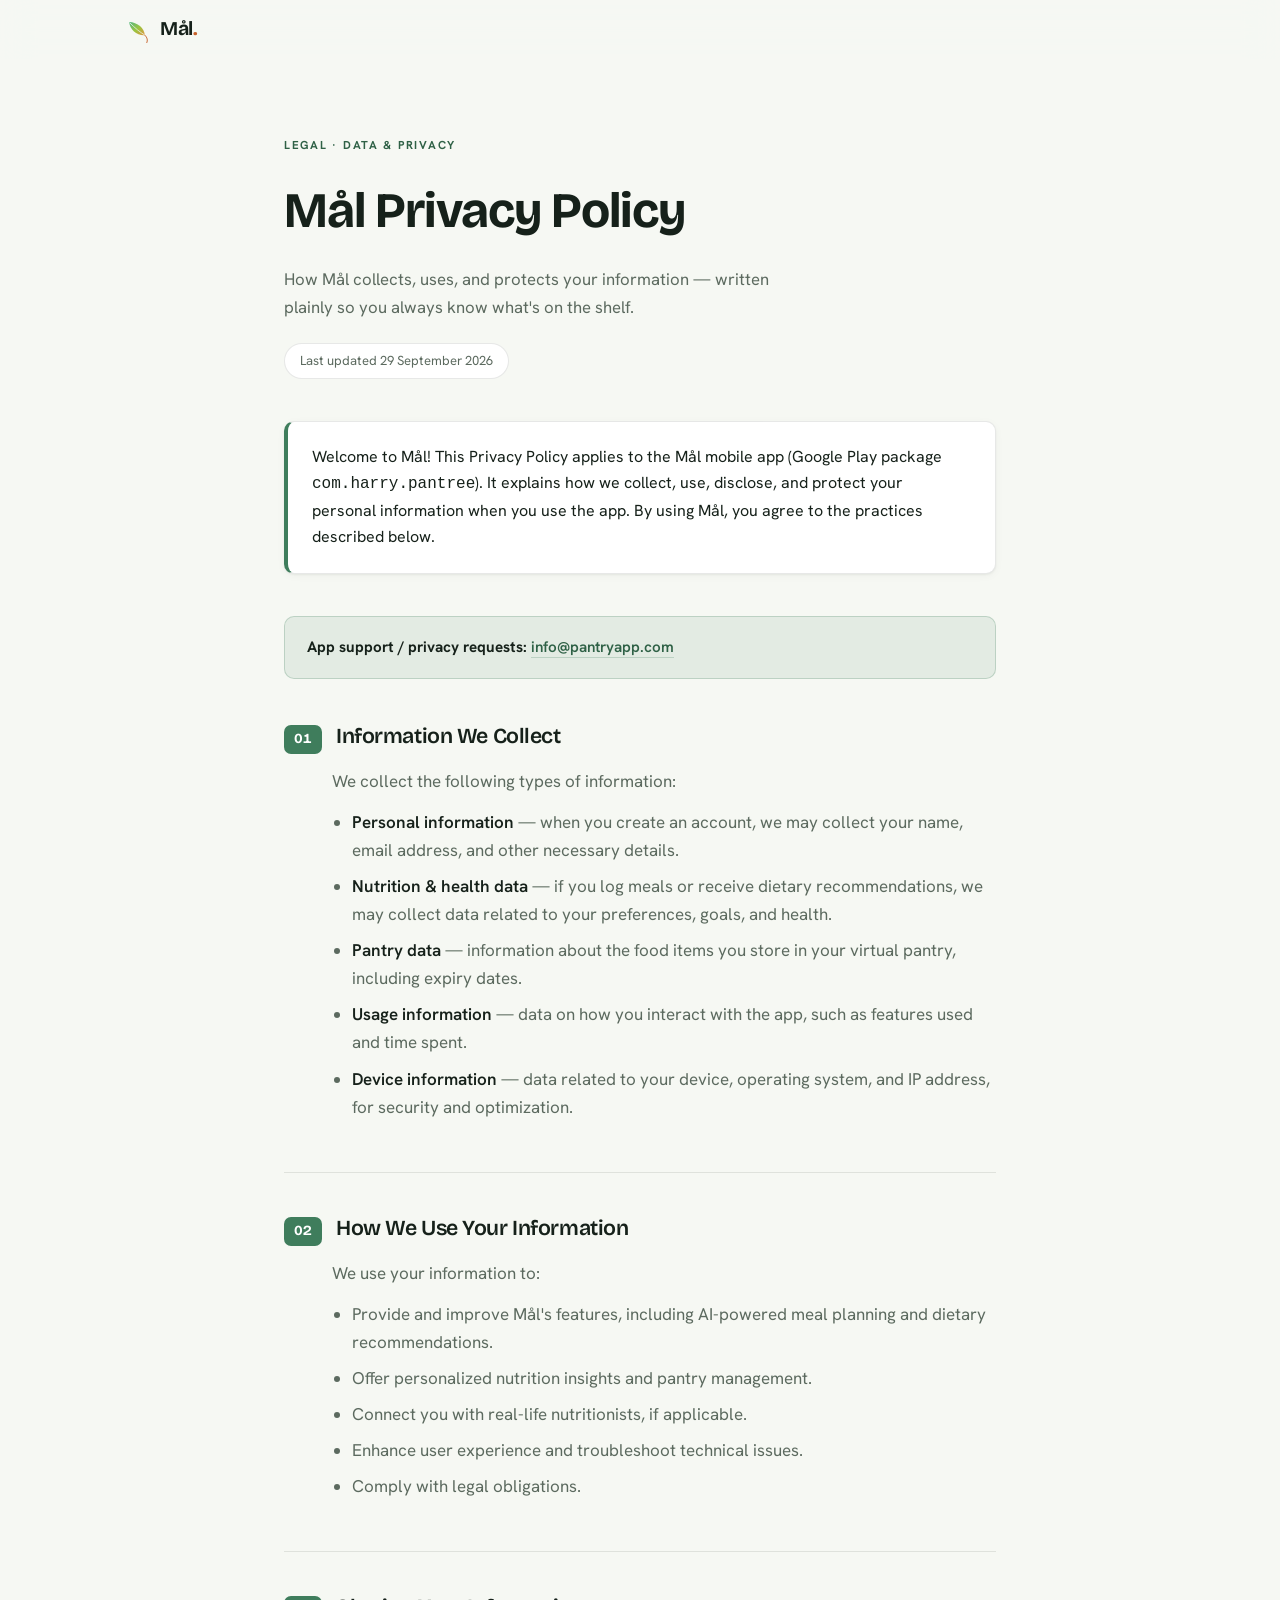
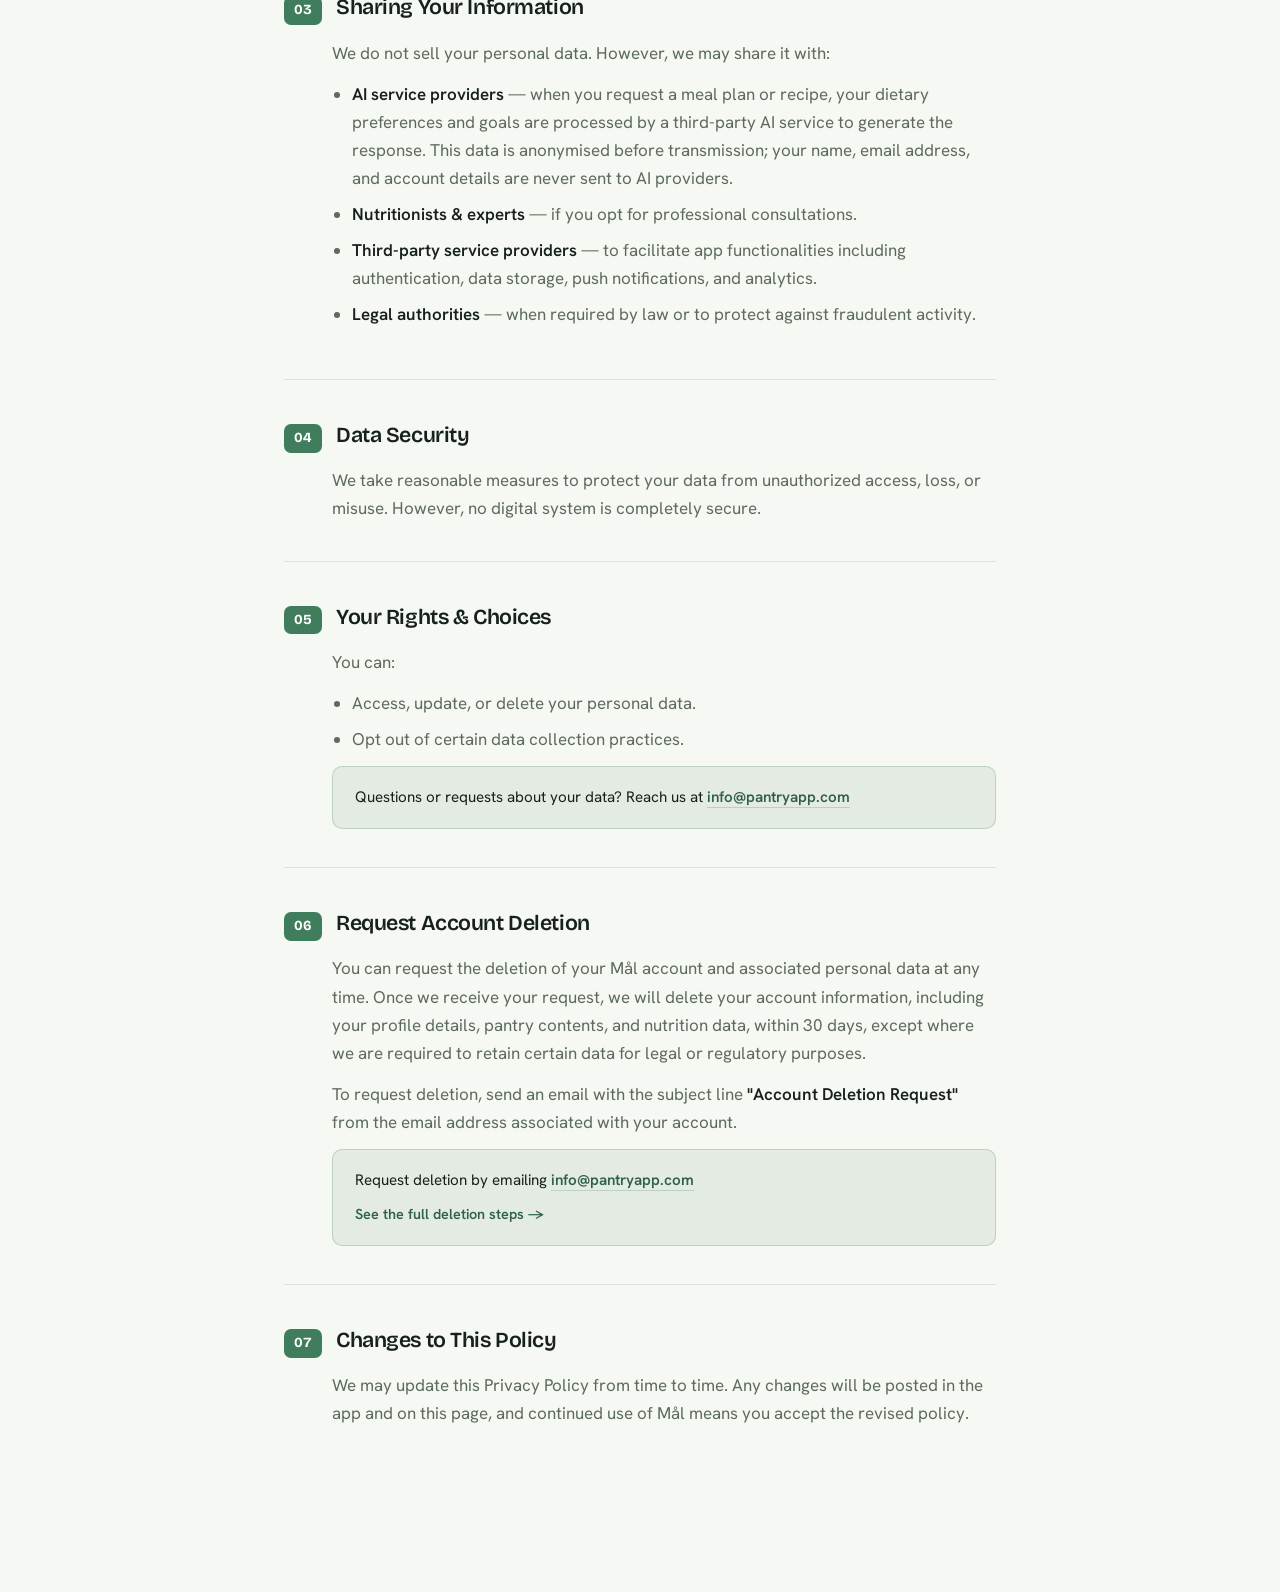
==== commit 57cd8942: "Remove personal developer credentials from privacy pages - Remove developer name and Greek name from" ====
--- a/privacy/index.html
+++ b/privacy/index.html
@@ -72,14 +72,10 @@
   <div class="doc">
 
     <div class="intro-card">
-      Welcome to Mål! This Privacy Policy applies to the Mål mobile app (Google Play package <code>com.harry.pantree</code>), which is developed and operated by Charalampos Kynigopoulos (ΧΑΡΑΛΑΜΠΟΣ ΚΥΝΗΓΟΠΟΥΛΟΣ), the data controller for the personal information described below. It explains how we collect, use, disclose, and protect your personal information when you use the app. By using Mål, you agree to the practices described below.
+      Welcome to Mål! This Privacy Policy applies to the Mål mobile app (Google Play package <code>com.harry.pantree</code>). It explains how we collect, use, disclose, and protect your personal information when you use the app. By using Mål, you agree to the practices described below.
     </div>
 
     <div class="contact-card" style="margin-bottom: 40px">
-      <strong>App:</strong> Mål (Google Play package <code>com.harry.pantree</code>)<br>
-      <strong>Developer / Data controller:</strong> Charalampos Kynigopoulos (ΧΑΡΑΛΑΜΠΟΣ ΚΥΝΗΓΟΠΟΥΛΟΣ)<br>
-      <strong>Registered address:</strong> Grigoriou Xenopoulou 19, Thessaloniki 54645, Greece<br>
-      <strong>Developer contact (as listed on Google Play):</strong> <a href="mailto:babishh96@hotmail.com">babishh96@hotmail.com</a><br>
       <strong>App support / privacy requests:</strong> <a href="mailto:info@pantryapp.com">info@pantryapp.com</a>
     </div>
 
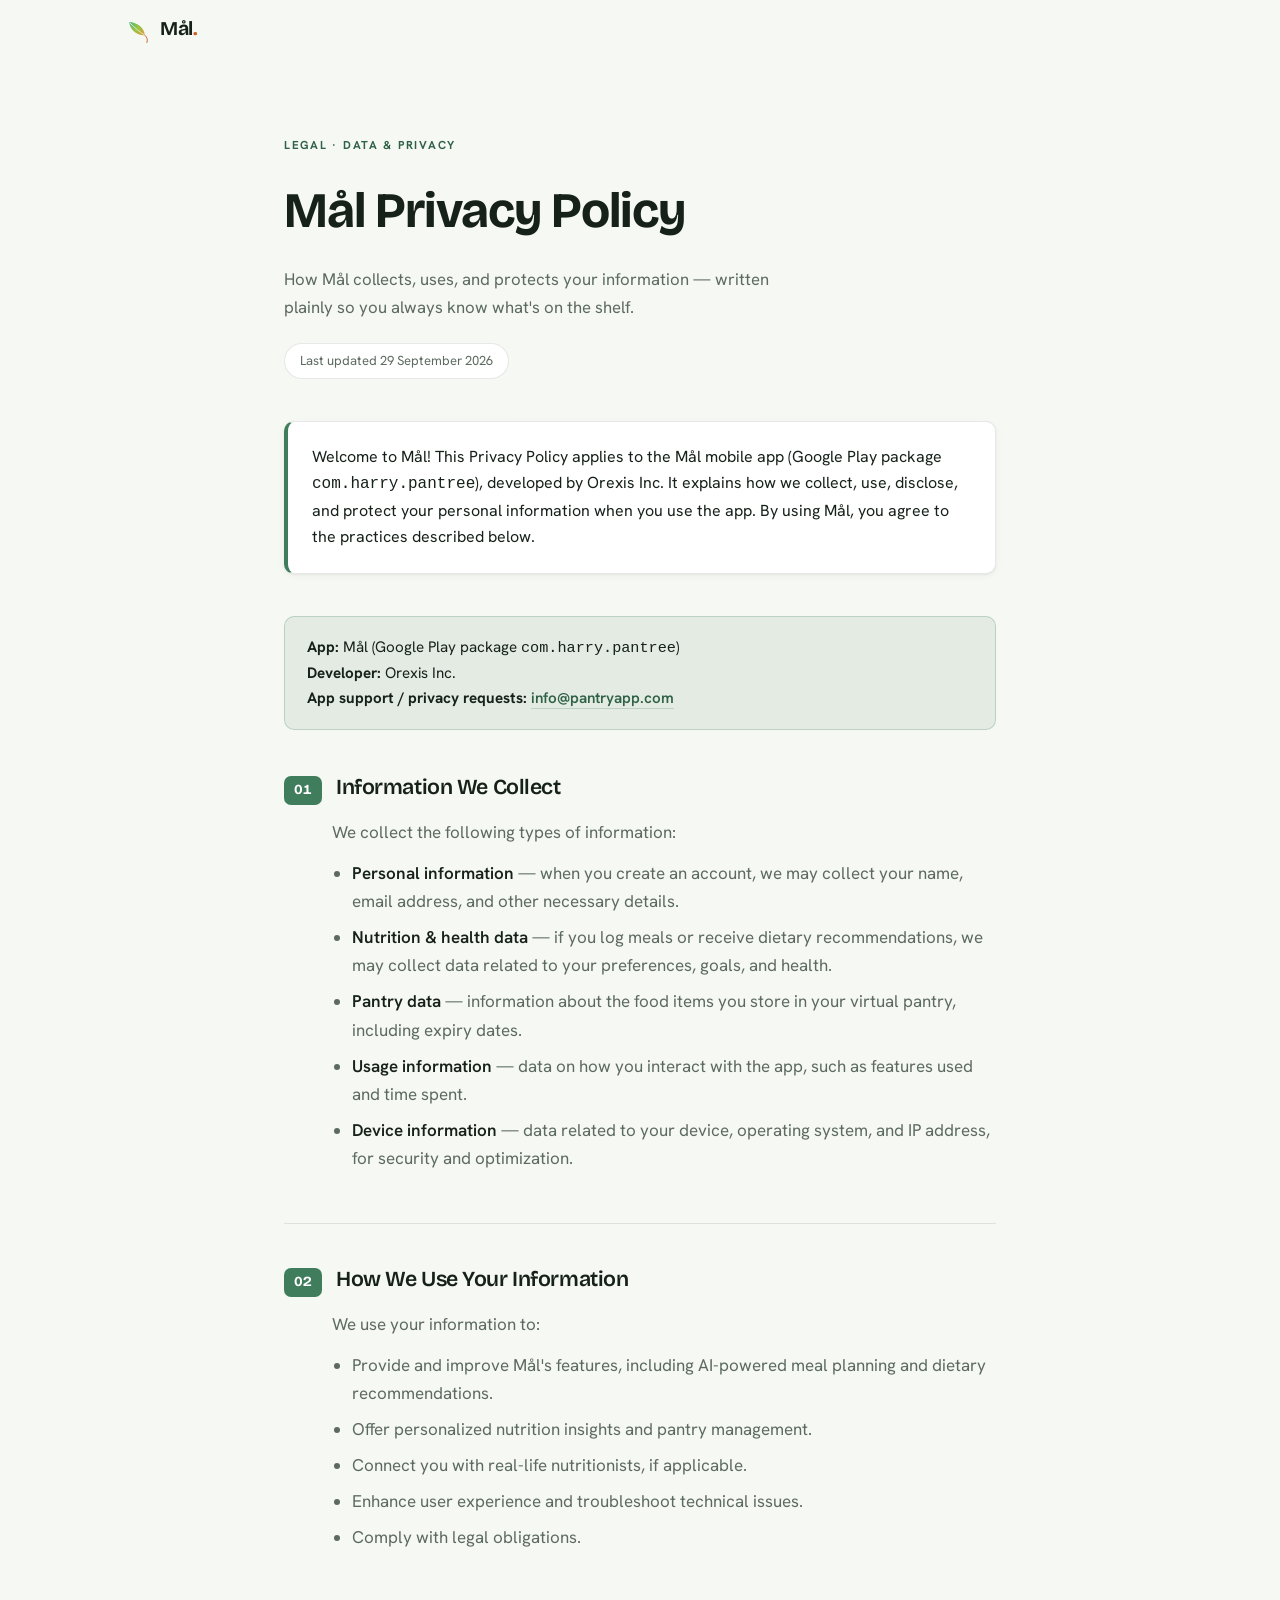
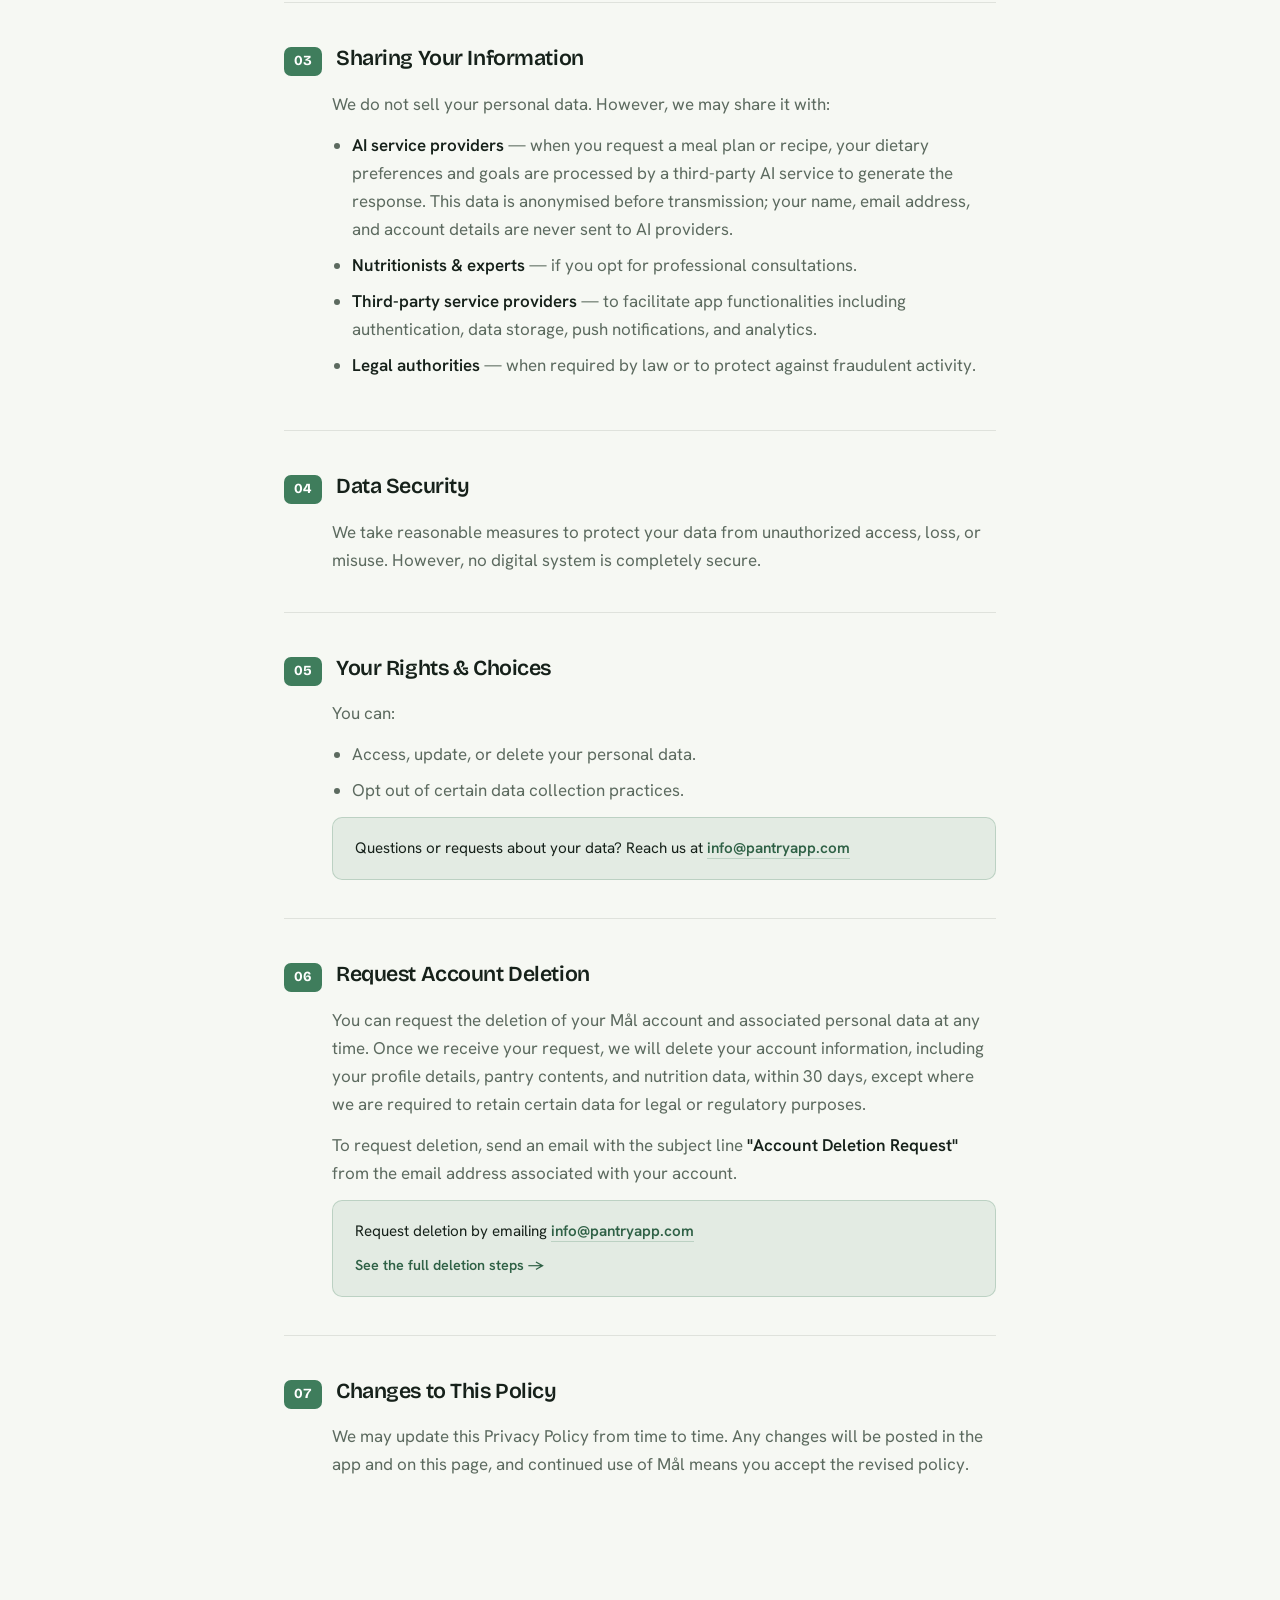
==== commit 273dd724: "Update privacy policy with Orexis Inc. developer name to match Google Play Store listing - Add app n" ====
--- a/privacy/index.html
+++ b/privacy/index.html
@@ -72,10 +72,12 @@
   <div class="doc">
 
     <div class="intro-card">
-      Welcome to Mål! This Privacy Policy applies to the Mål mobile app (Google Play package <code>com.harry.pantree</code>). It explains how we collect, use, disclose, and protect your personal information when you use the app. By using Mål, you agree to the practices described below.
+      Welcome to Mål! This Privacy Policy applies to the Mål mobile app (Google Play package <code>com.harry.pantree</code>), developed by Orexis Inc. It explains how we collect, use, disclose, and protect your personal information when you use the app. By using Mål, you agree to the practices described below.
     </div>
 
     <div class="contact-card" style="margin-bottom: 40px">
+      <strong>App:</strong> Mål (Google Play package <code>com.harry.pantree</code>)<br>
+      <strong>Developer:</strong> Orexis Inc.<br>
       <strong>App support / privacy requests:</strong> <a href="mailto:info@pantryapp.com">info@pantryapp.com</a>
     </div>
 
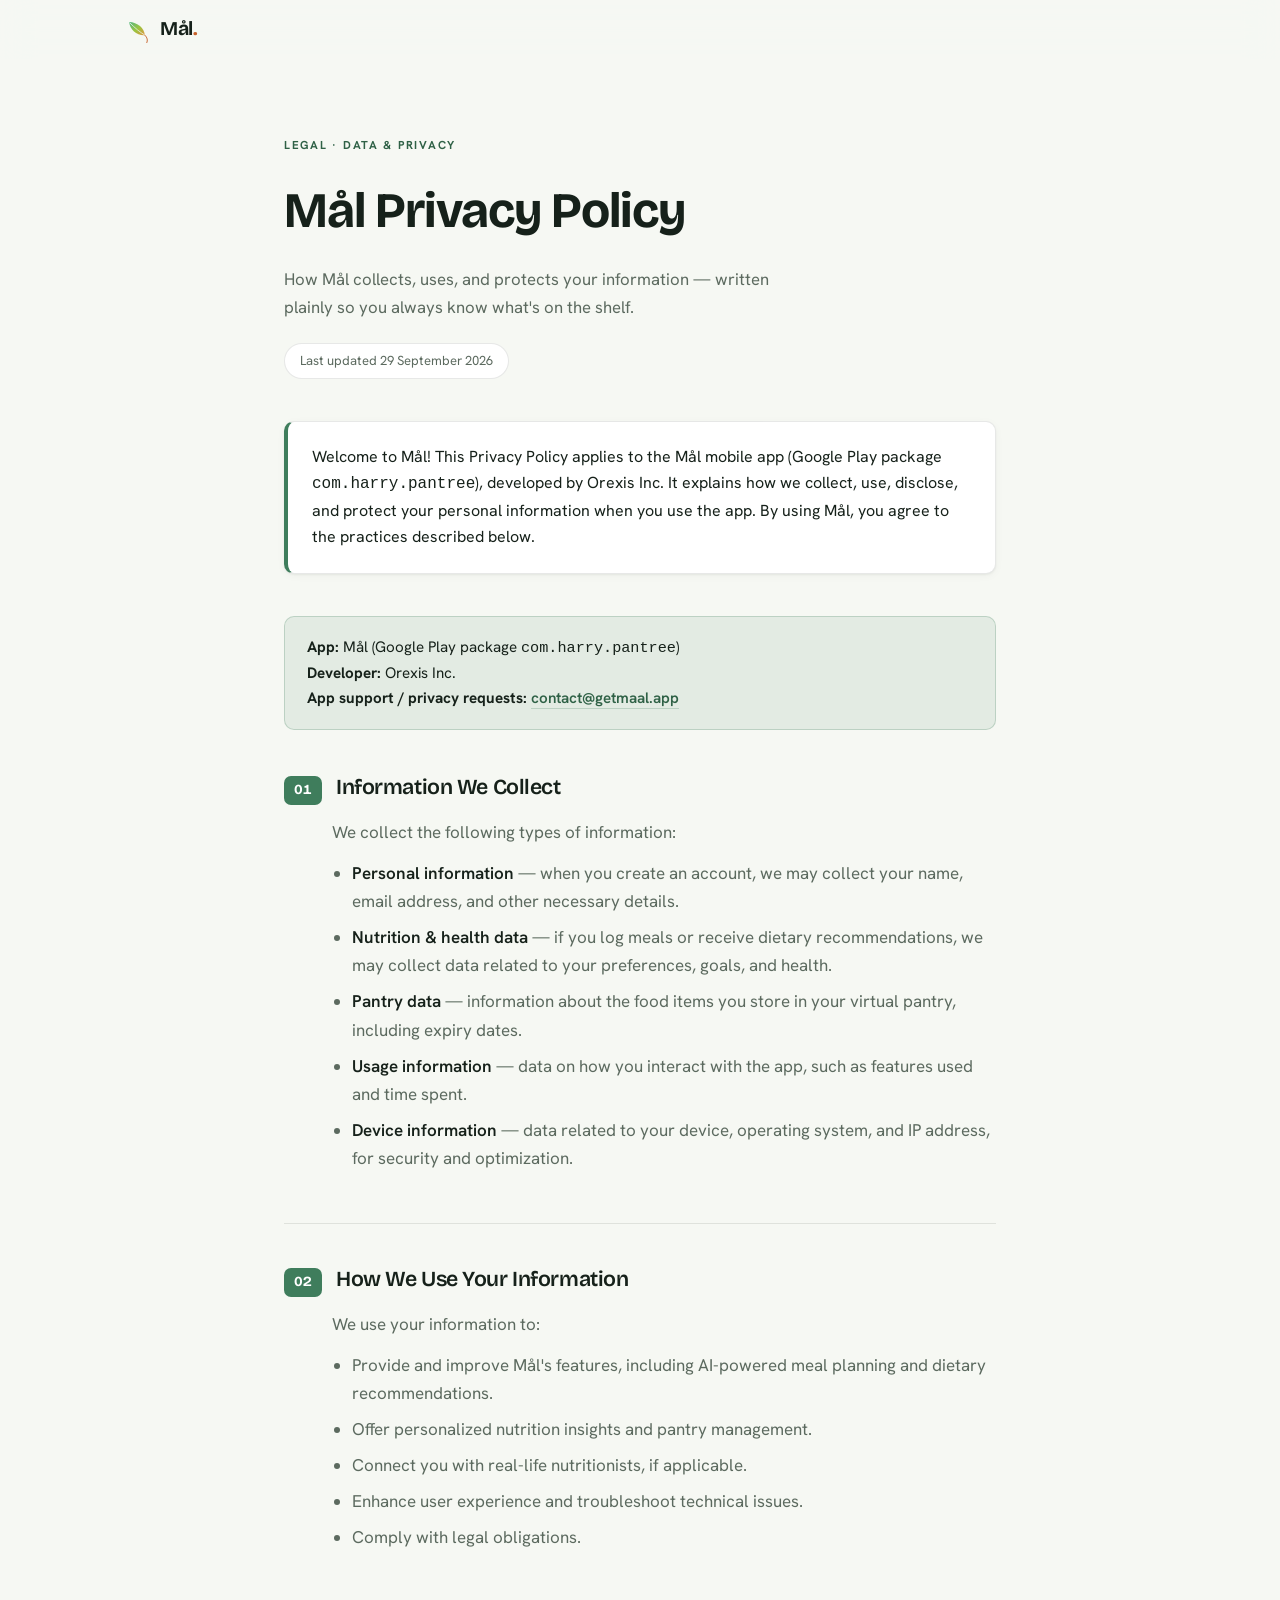
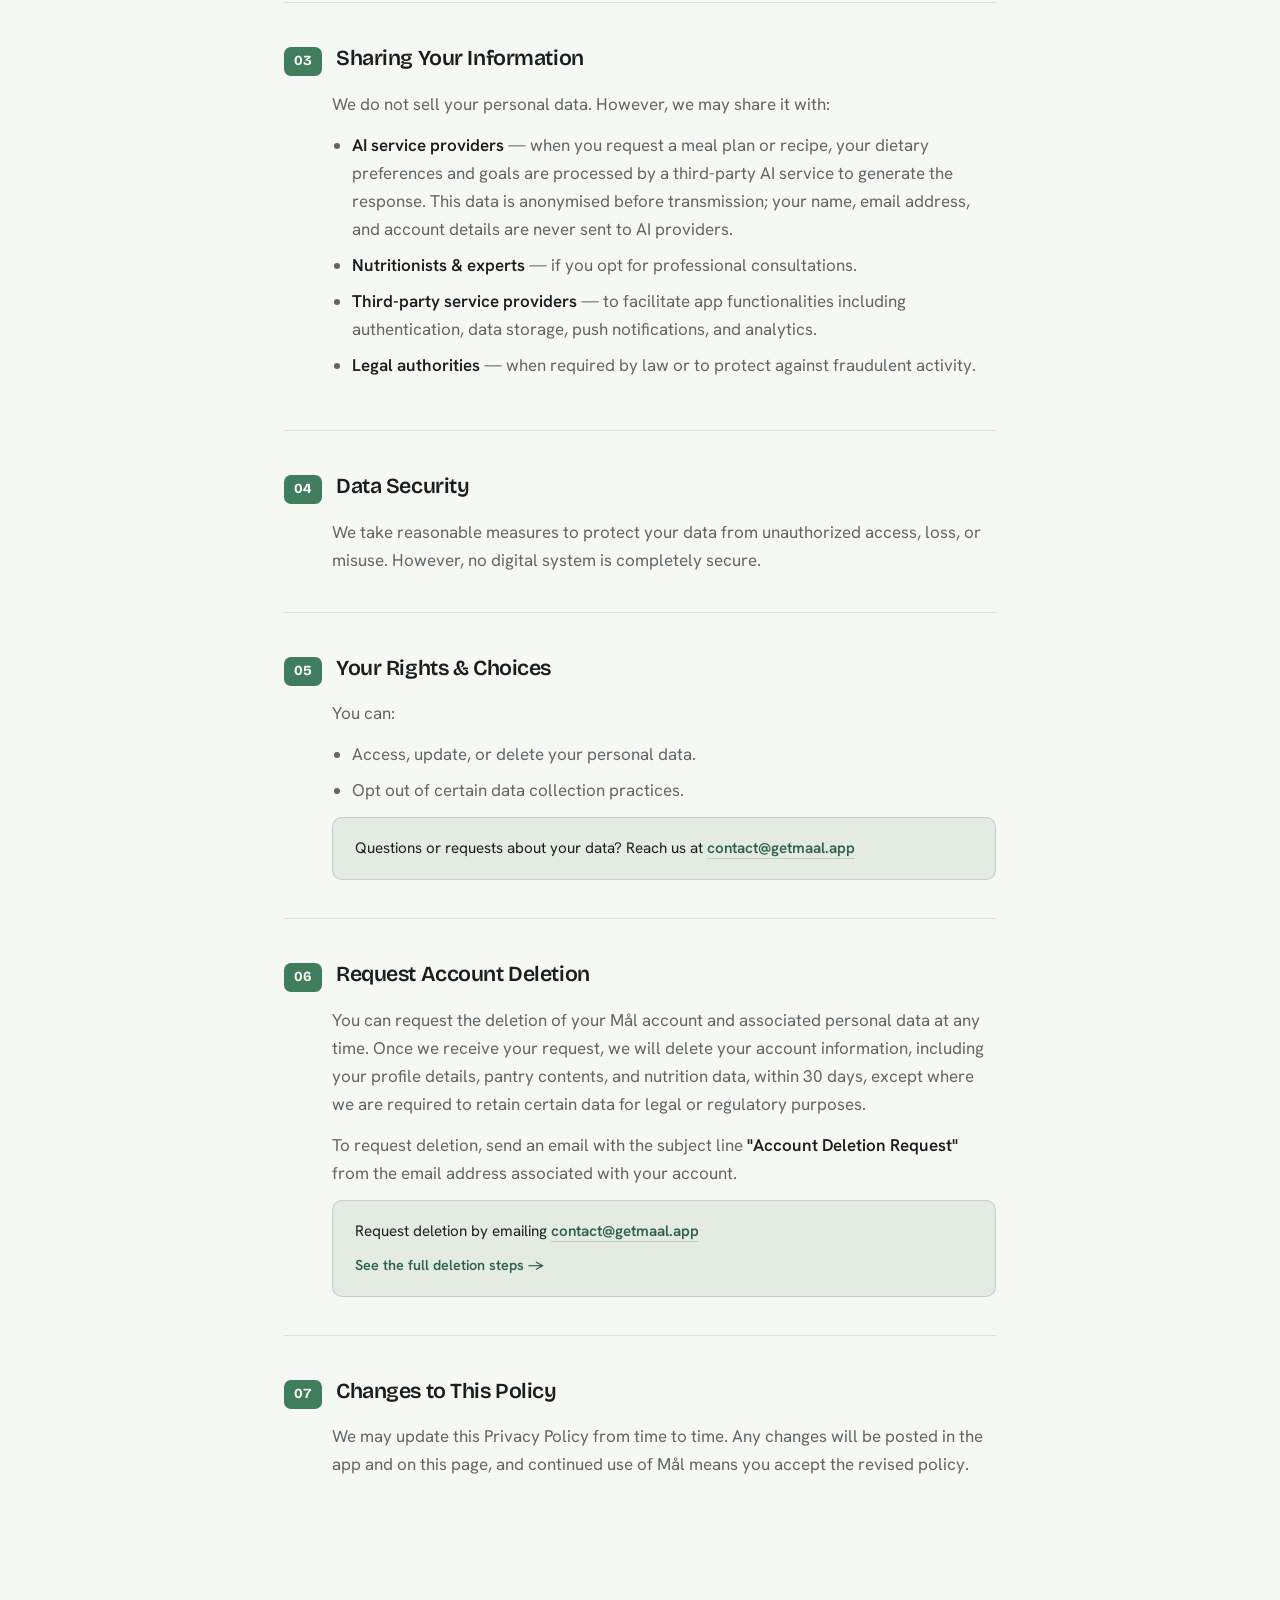
==== commit a6b79df1: "Use contact@getmaal.app as the contact email Replace info@pantryapp.com on the terms, privacy, accou" ====
--- a/privacy/index.html
+++ b/privacy/index.html
@@ -78,7 +78,7 @@
     <div class="contact-card" style="margin-bottom: 40px">
       <strong>App:</strong> Mål (Google Play package <code>com.harry.pantree</code>)<br>
       <strong>Developer:</strong> Orexis Inc.<br>
-      <strong>App support / privacy requests:</strong> <a href="mailto:info@pantryapp.com">info@pantryapp.com</a>
+      <strong>App support / privacy requests:</strong> <a href="mailto:contact@getmaal.app">contact@getmaal.app</a>
     </div>
 
     <section class="jar">
@@ -138,7 +138,7 @@
           <li>Opt out of certain data collection practices.</li>
         </ul>
         <div class="contact-card">
-          <span>Questions or requests about your data? Reach us at</span> <a href="mailto:info@pantryapp.com">info@pantryapp.com</a>
+          <span>Questions or requests about your data? Reach us at</span> <a href="mailto:contact@getmaal.app">contact@getmaal.app</a>
         </div>
       </div>
     </section>
@@ -149,7 +149,7 @@
         <p>You can request the deletion of your Mål account and associated personal data at any time. Once we receive your request, we will delete your account information, including your profile details, pantry contents, and nutrition data, within 30 days, except where we are required to retain certain data for legal or regulatory purposes.</p>
         <p>To request deletion, send an email with the subject line <strong>"Account Deletion Request"</strong> from the email address associated with your account.</p>
         <div class="contact-card">
-          <span>Request deletion by emailing</span> <a href="mailto:info@pantryapp.com?subject=Account%20Deletion%20Request">info@pantryapp.com</a>
+          <span>Request deletion by emailing</span> <a href="mailto:contact@getmaal.app?subject=Account%20Deletion%20Request">contact@getmaal.app</a>
           <a class="contact-more" href="/#/delete">See the full deletion steps →</a>
         </div>
       </div>
--- a/assets/css/styles.css
+++ b/assets/css/styles.css
@@ -1195,92 +1195,3 @@
   .what-goes { grid-template-columns: 1fr; gap: 12px; }
 }
 
-/* ── Countdown section ── */
-.countdown-section {
-  max-width: var(--wrap);
-  margin: 0 auto;
-  padding: clamp(28px, 5vw, 48px) 24px clamp(44px, 7vw, 72px);
-  text-align: center;
-}
-
-.countdown-label {
-  font-family: var(--font-display);
-  font-size: clamp(0.9rem, 1.6vw, 1.05rem);
-  font-weight: 600;
-  letter-spacing: 0.02em;
-  color: var(--ink-soft);
-  margin-bottom: 24px;
-}
-
-.countdown-boxes {
-  display: flex;
-  justify-content: center;
-  align-items: center;
-  gap: clamp(10px, 2.4vw, 22px);
-  flex-wrap: wrap;
-}
-
-.countdown-sep {
-  font-family: var(--font-display);
-  font-size: clamp(1.8rem, 4vw, 3rem);
-  font-weight: 700;
-  color: var(--line);
-  line-height: 1;
-  margin-top: -18px;
-}
-
-.countdown-box {
-  display: flex;
-  flex-direction: column;
-  align-items: center;
-  gap: 6px;
-  padding: clamp(18px, 3vw, 28px) clamp(22px, 4vw, 40px);
-  background: var(--surface);
-  border: 1px solid var(--line);
-  border-radius: var(--r-xl);
-  min-width: 108px;
-  box-shadow: var(--shadow-md);
-  transition: transform .3s var(--ease), box-shadow .3s var(--ease), border-color .3s var(--ease);
-}
-
-@media (hover: hover) {
-  .countdown-box:hover {
-    transform: translateY(-4px);
-    box-shadow: var(--shadow-lg);
-    border-color: var(--accent-line);
-  }
-}
-
-.countdown-value {
-  font-family: var(--font-display);
-  font-size: clamp(2.6rem, 6vw, 4rem);
-  font-weight: 700;
-  line-height: 1;
-  background: linear-gradient(135deg, var(--leaf-teal) 0%, var(--leaf-lime) 52%, var(--leaf-amber) 100%);
-  -webkit-background-clip: text;
-  -webkit-text-fill-color: transparent;
-  background-clip: text;
-  font-variant-numeric: tabular-nums;
-}
-
-.countdown-value.tick { animation: number-flip .45s var(--ease); }
-
-@keyframes number-flip {
-  0%   { transform: translateY(-10px) scale(.94); opacity: 0; }
-  60%  { transform: translateY(2px) scale(1.02); opacity: 1; }
-  100% { transform: translateY(0) scale(1); }
-}
-
-.countdown-unit {
-  font-family: var(--font-body);
-  font-size: 0.78rem;
-  font-weight: 600;
-  text-transform: uppercase;
-  letter-spacing: 0.1em;
-  color: var(--ink-faint);
-}
-
-@media (max-width: 640px) {
-  .countdown-box { padding: 16px 20px; min-width: 84px; border-radius: var(--r-lg); }
-  .countdown-sep { margin-top: -12px; }
-}
